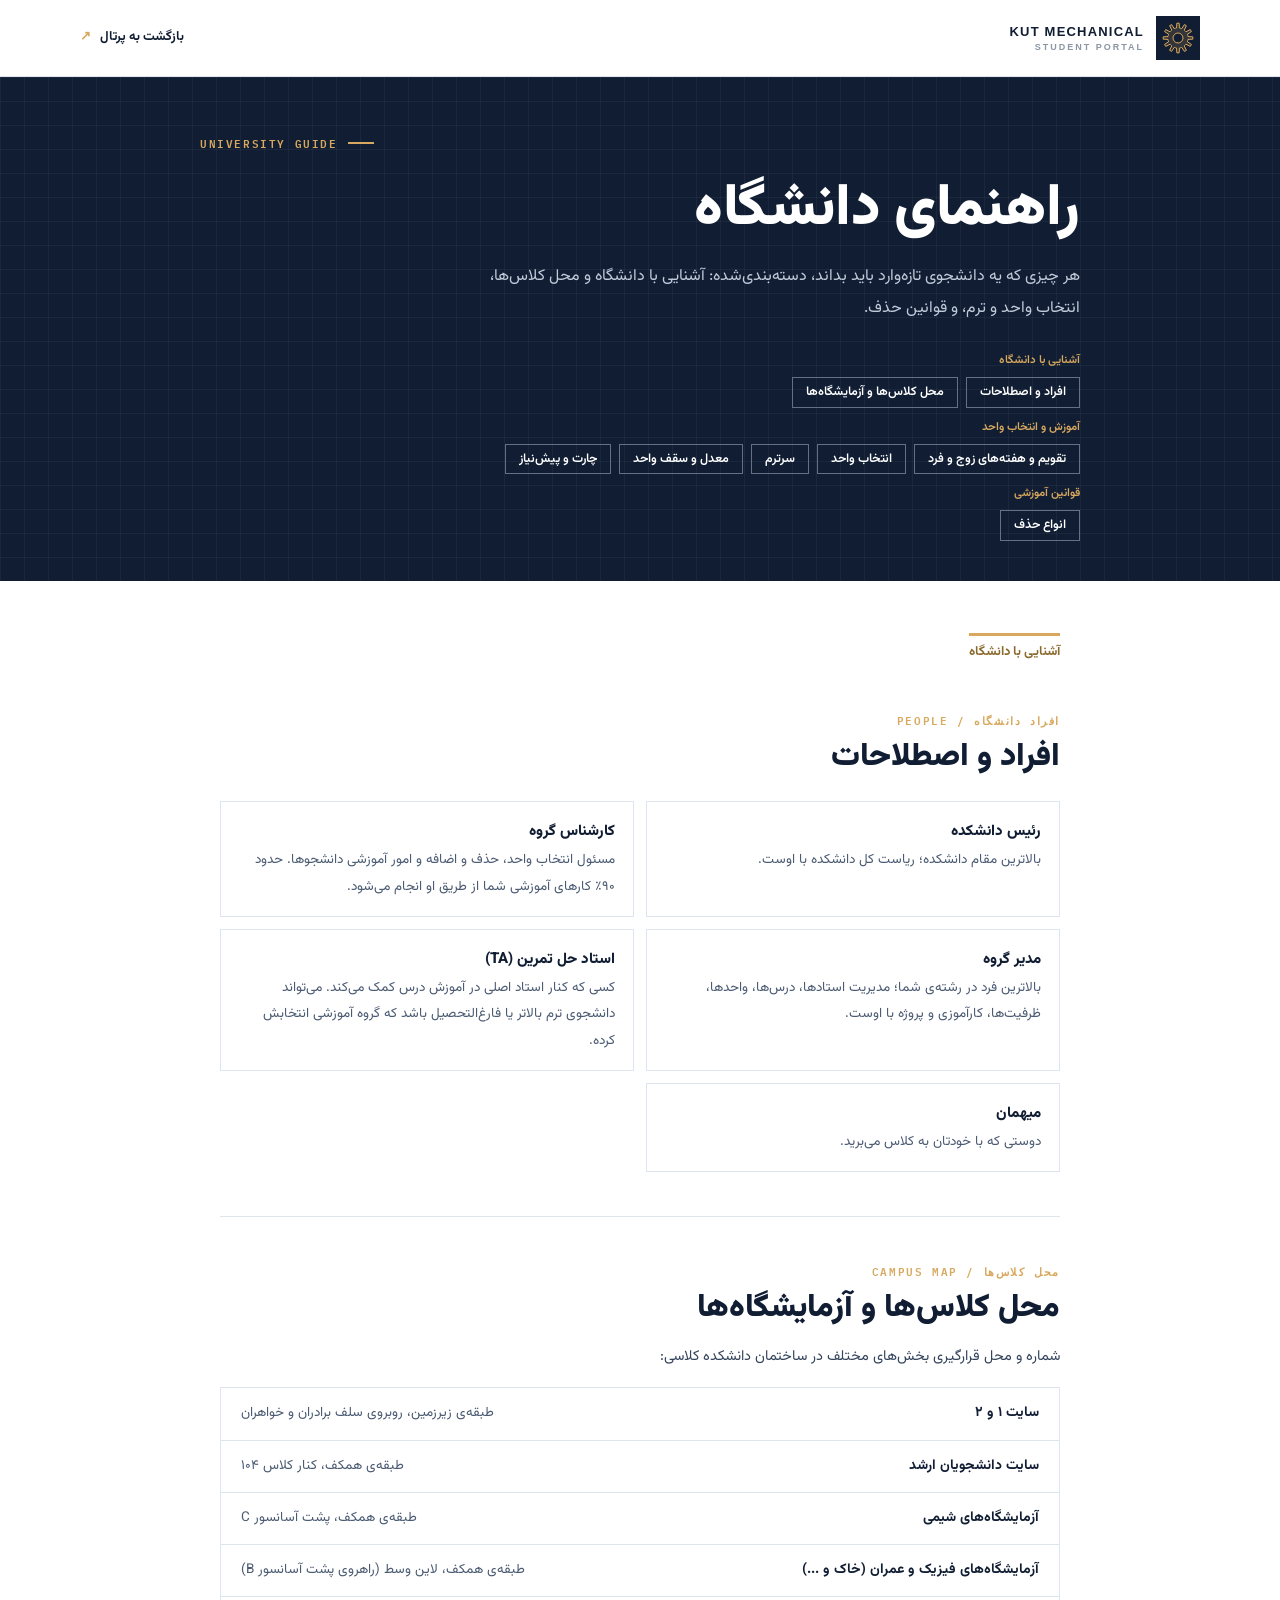
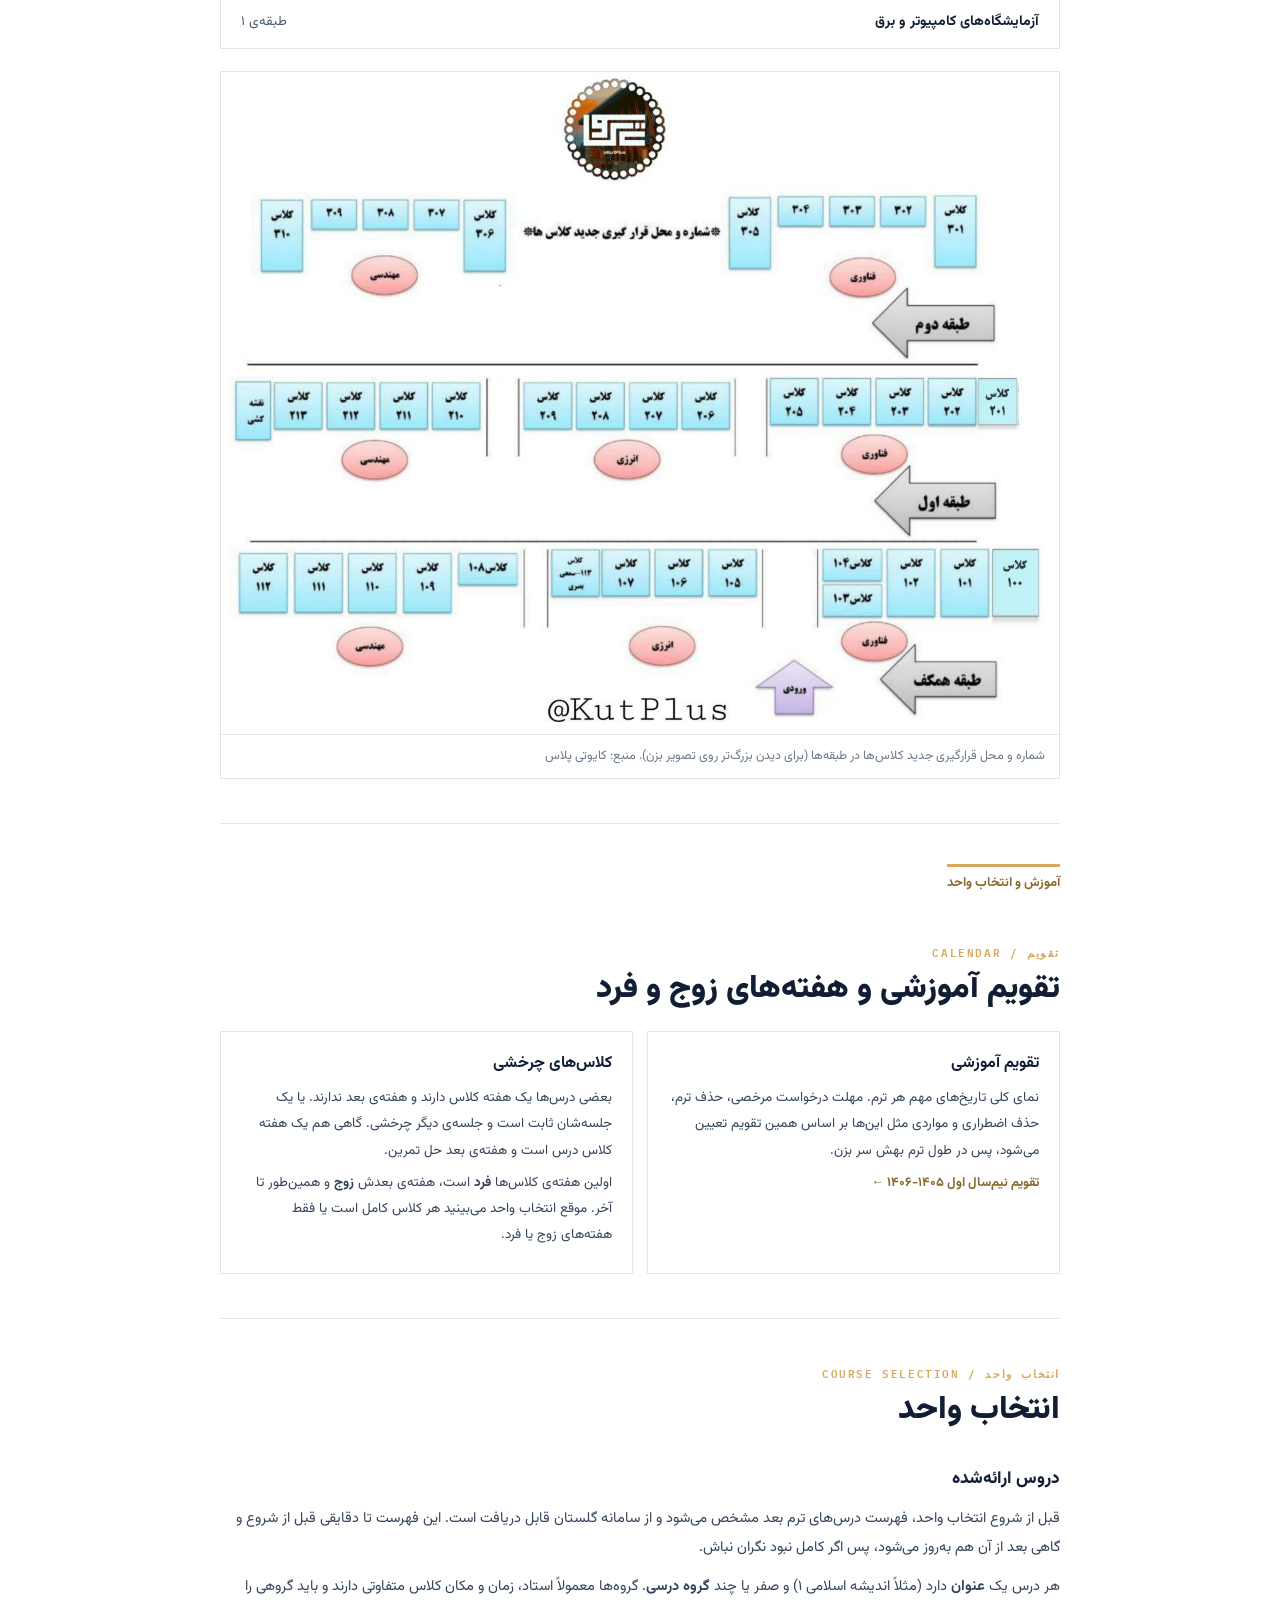
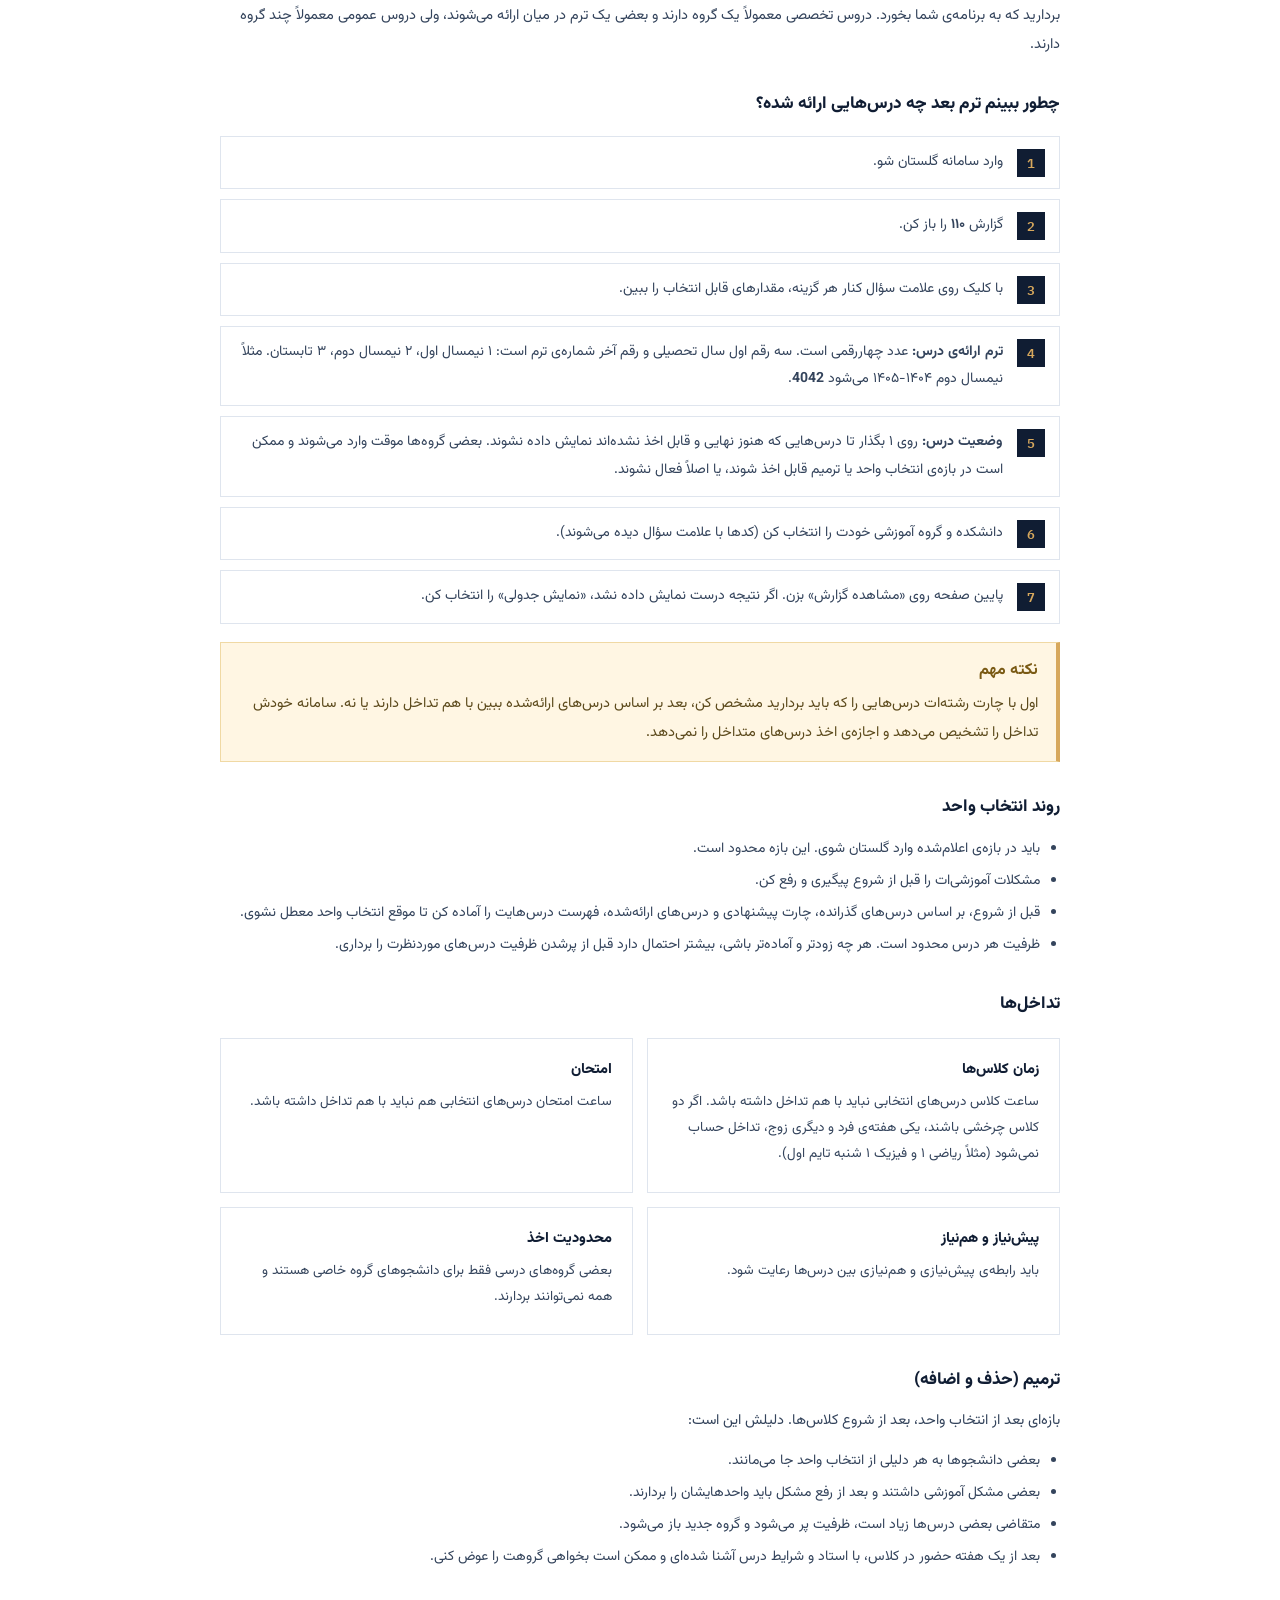
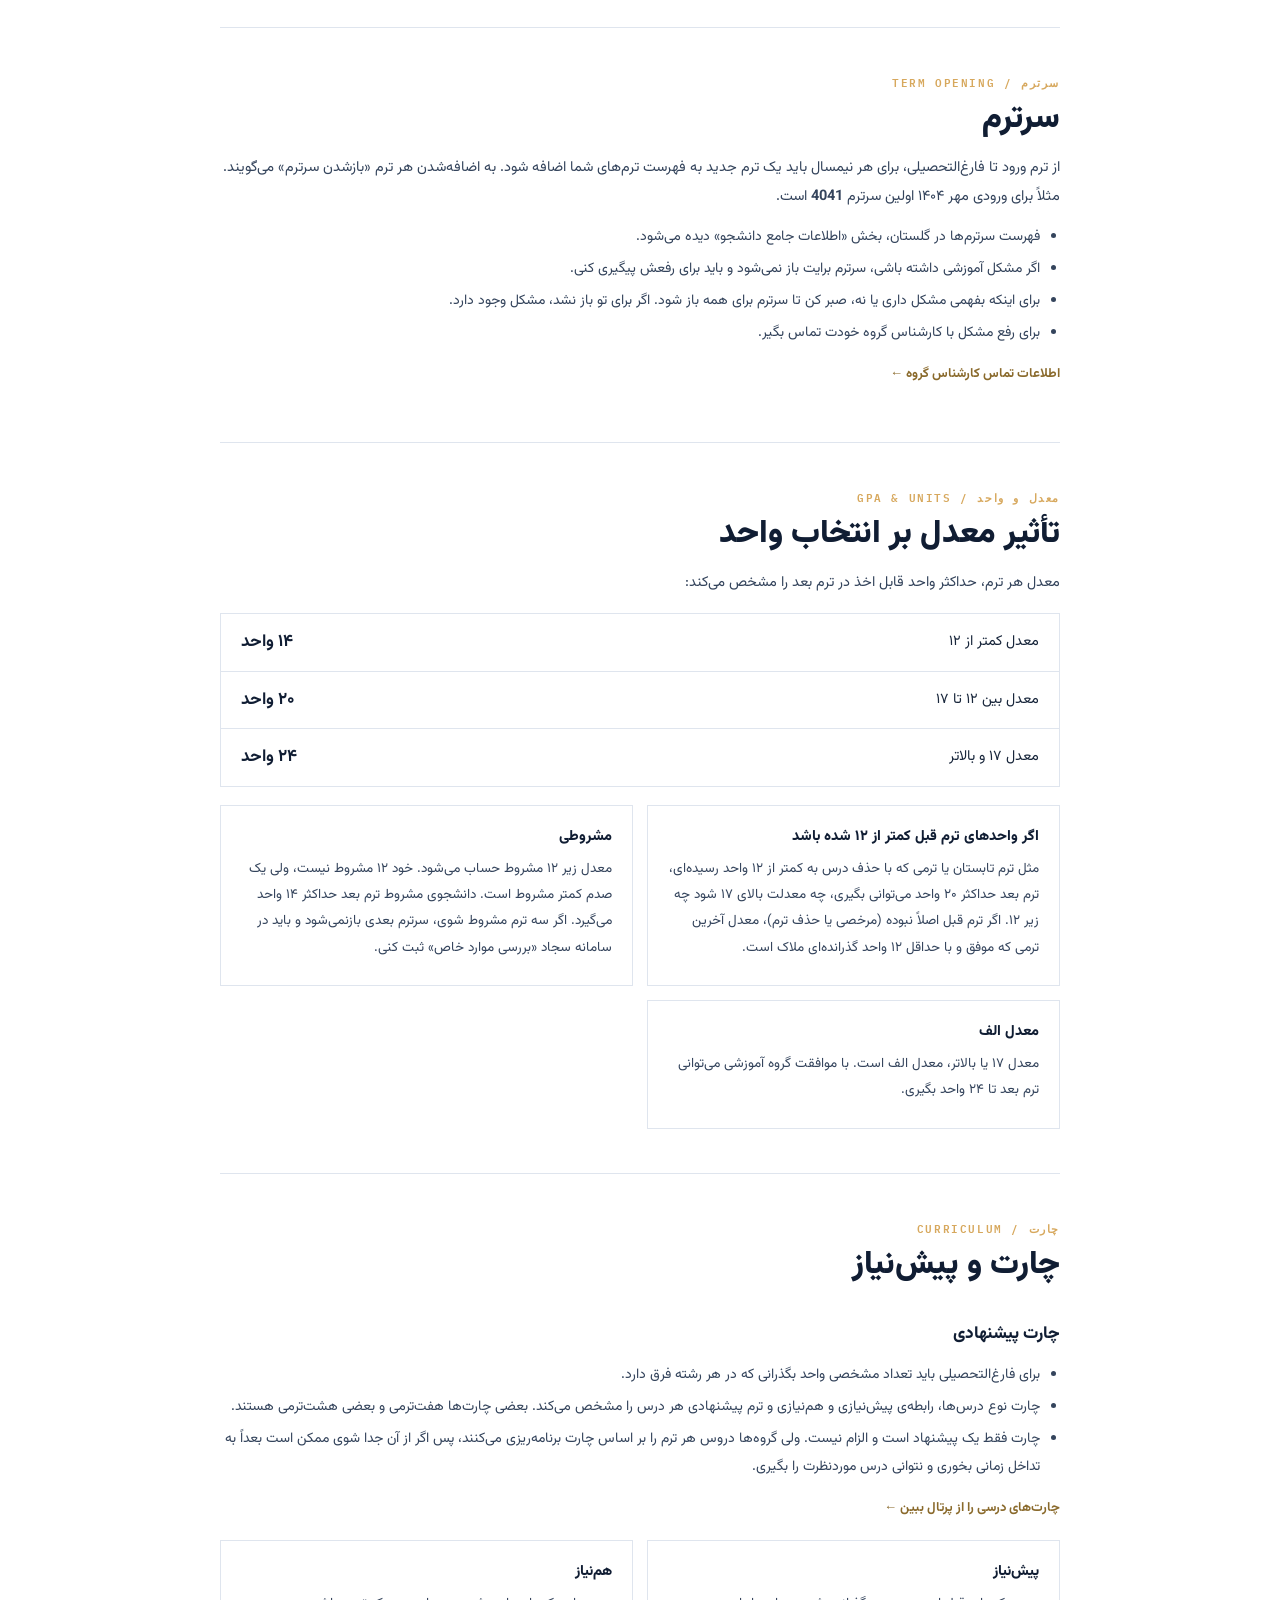
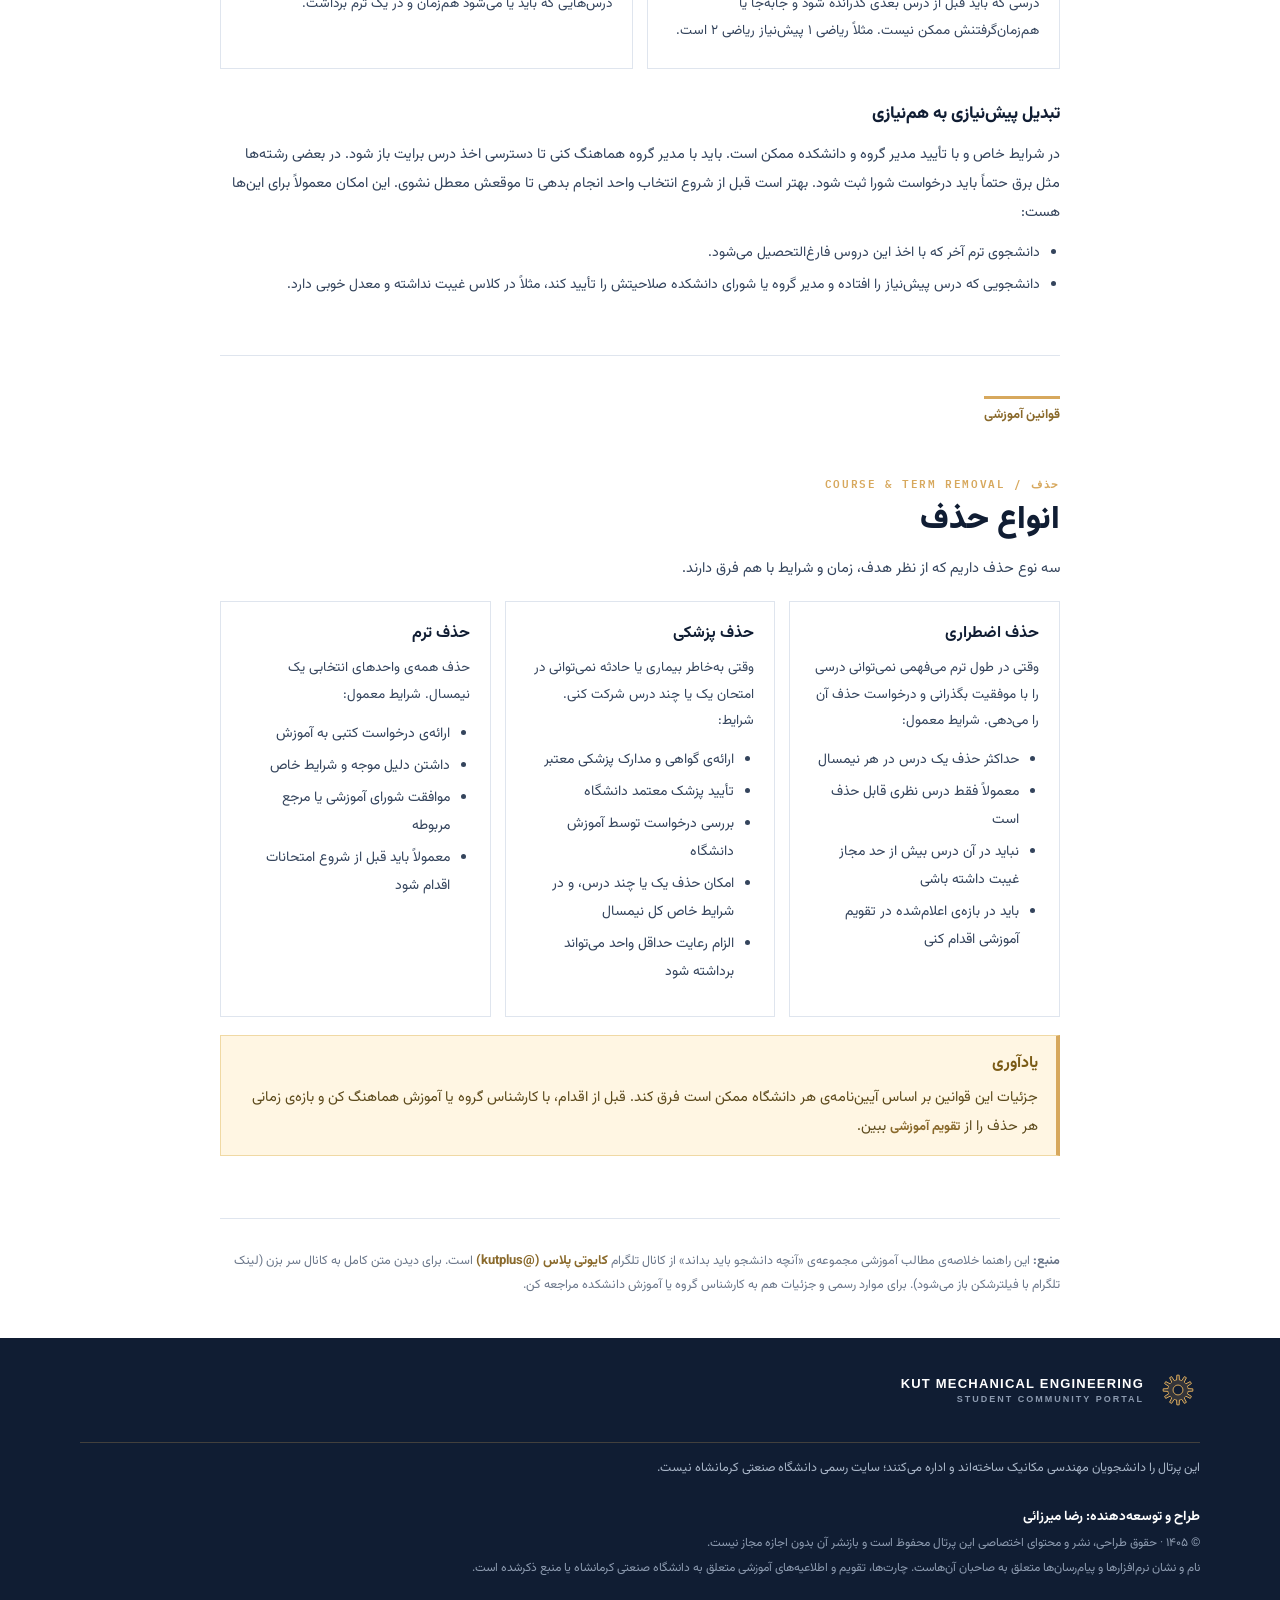
==== guide.html @ cab1ceef "Add files via upload" ====
<!doctype html>
<html lang="fa" dir="rtl">
<head>
<meta charset="utf-8">
<meta name="viewport" content="width=device-width, initial-scale=1">
<meta name="theme-color" content="#101d33">
<title>راهنمای دانشگاه | KUT Mechanical</title>
<link rel="preconnect" href="https://fonts.googleapis.com"><link rel="preconnect" href="https://fonts.gstatic.com" crossorigin>
<link rel="stylesheet" href="https://fonts.googleapis.com/css2?family=Vazirmatn:wght@400;500;600;700;800;900&family=IBM+Plex+Mono:wght@500;600&display=swap">
<link rel="stylesheet" href="style.css">
<link rel="stylesheet" href="guide.css">
</head>
<body>
<div class="app" dir="rtl" lang="fa">
<header class="topbar"><div class="bar-in">
  <a class="brand" href="index.html" aria-label="صفحه اصلی پرتال">
    <span class="brand-mark"><svg viewBox="-24 -24 48 48"><path class="gm" d="M14.11 -2.01L20.94 -1.65L20.94 1.65L14.11 2.01A14.25 14.25 0 0 1 13.22 5.32L13.22 5.32L18.95 9.04L17.31 11.89L11.21 8.79A14.25 14.25 0 0 1 8.79 11.21L8.79 11.21L11.89 17.31L9.04 18.95L5.32 13.22A14.25 14.25 0 0 1 2.01 14.11L2.01 14.11L1.65 20.94L-1.65 20.94L-2.01 14.11A14.25 14.25 0 0 1 -5.32 13.22L-5.32 13.22L-9.04 18.95L-11.89 17.31L-8.79 11.21A14.25 14.25 0 0 1 -11.21 8.79L-11.21 8.79L-17.31 11.89L-18.95 9.04L-13.22 5.32A14.25 14.25 0 0 1 -14.11 2.01L-14.11 2.01L-20.94 1.65L-20.94 -1.65L-14.11 -2.01A14.25 14.25 0 0 1 -13.22 -5.32L-13.22 -5.32L-18.95 -9.04L-17.31 -11.89L-11.21 -8.79A14.25 14.25 0 0 1 -8.79 -11.21L-8.79 -11.21L-11.89 -17.31L-9.04 -18.95L-5.32 -13.22A14.25 14.25 0 0 1 -2.01 -14.11L-2.01 -14.11L-1.65 -20.94L1.65 -20.94L2.01 -14.11A14.25 14.25 0 0 1 5.32 -13.22L5.32 -13.22L9.04 -18.95L11.89 -17.31L8.79 -11.21A14.25 14.25 0 0 1 11.21 -8.79L11.21 -8.79L17.31 -11.89L18.95 -9.04L13.22 -5.32A14.25 14.25 0 0 1 14.11 -2.01Z"/><circle r="7" class="gh"/></svg></span>
    <span><b>KUT MECHANICAL</b><small>STUDENT PORTAL</small></span>
  </a>
  <a class="top-link" href="index.html">بازگشت به پرتال <span>↗</span></a>
</div></header>

<section class="g-hero"><div class="g-in">
  <div class="eyebrow"><span></span> UNIVERSITY GUIDE</div>
  <h1>راهنمای دانشگاه</h1>
  <p>هر چیزی که یه دانشجوی تازه‌وارد باید بداند، دسته‌بندی‌شده: آشنایی با دانشگاه و محل کلاس‌ها، انتخاب واحد و ترم، و قوانین حذف.</p>
  <nav class="toc" aria-label="فهرست">
    <div class="toc-row"><small>آشنایی با دانشگاه</small><a href="#people">افراد و اصطلاحات</a><a href="#places">محل کلاس‌ها و آزمایشگاه‌ها</a></div>
    <div class="toc-row"><small>آموزش و انتخاب واحد</small><a href="#calendar">تقویم و هفته‌های زوج و فرد</a><a href="#selection">انتخاب واحد</a><a href="#term">سرترم</a><a href="#units">معدل و سقف واحد</a><a href="#chart">چارت و پیش‌نیاز</a></div>
    <div class="toc-row"><small>قوانین آموزشی</small><a href="#removal">انواع حذف</a></div>
  </nav>
</div></section>

<main class="g-in g-main">

<div class="g-group">آشنایی با دانشگاه</div>
<section class="g-sec" id="people">
  <div class="section-kicker">PEOPLE / افراد دانشگاه</div><h2>افراد و اصطلاحات</h2>
  <dl class="terms">
    <div><dt>رئیس دانشکده</dt><dd>بالاترین مقام دانشکده؛ ریاست کل دانشکده با اوست.</dd></div>
    <div><dt>کارشناس گروه</dt><dd>مسئول انتخاب واحد، حذف و اضافه و امور آموزشی دانشجوها. حدود ۹۰٪ کارهای آموزشی شما از طریق او انجام می‌شود.</dd></div>
    <div><dt>مدیر گروه</dt><dd>بالاترین فرد در رشته‌ی شما؛ مدیریت استادها، درس‌ها، واحدها، ظرفیت‌ها، کارآموزی و پروژه با اوست.</dd></div>
    <div><dt>استاد حل تمرین (TA)</dt><dd>کسی که کنار استاد اصلی در آموزش درس کمک می‌کند. می‌تواند دانشجوی ترم بالاتر یا فارغ‌التحصیل باشد که گروه آموزشی انتخابش کرده.</dd></div>
    <div><dt>میهمان</dt><dd>دوستی که با خودتان به کلاس می‌برید.</dd></div>
  </dl>
</section>

<section class="g-sec" id="places">
  <div class="section-kicker">CAMPUS MAP / محل کلاس‌ها</div><h2>محل کلاس‌ها و آزمایشگاه‌ها</h2>
  <p>شماره و محل قرارگیری بخش‌های مختلف در ساختمان دانشکده کلاسی:</p>
  <div class="units places" role="table" aria-label="محل بخش‌ها">
    <div role="row"><span role="cell">سایت ۱ و ۲</span><em role="cell">طبقه‌ی زیرزمین، روبروی سلف برادران و خواهران</em></div>
    <div role="row"><span role="cell">سایت دانشجویان ارشد</span><em role="cell">طبقه‌ی همکف، کنار کلاس ۱۰۴</em></div>
    <div role="row"><span role="cell">آزمایشگاه‌های شیمی</span><em role="cell">طبقه‌ی همکف، پشت آسانسور C</em></div>
    <div role="row"><span role="cell">آزمایشگاه‌های فیزیک و عمران (خاک و ...)</span><em role="cell">طبقه‌ی همکف، لاین وسط (راهروی پشت آسانسور B)</em></div>
    <div role="row"><span role="cell">آزمایشگاه‌های کامپیوتر و برق</span><em role="cell">طبقه‌ی ۱</em></div>
  </div>
  <figure class="map"><a href="class-map.jpg" target="_blank" rel="noopener"><img src="class-map.jpg" alt="نقشه‌ی شماره و محل قرارگیری کلاس‌ها در طبقات همکف، اول و دوم" width="1280" height="1010" loading="lazy"></a>
    <figcaption>شماره و محل قرارگیری جدید کلاس‌ها در طبقه‌ها (برای دیدن بزرگ‌تر روی تصویر بزن). منبع: کایوتی پلاس</figcaption></figure>
</section>
<div class="g-group">آموزش و انتخاب واحد</div>
<section class="g-sec" id="calendar">
  <div class="section-kicker">CALENDAR / تقویم</div><h2>تقویم آموزشی و هفته‌های زوج و فرد</h2>
  <div class="g-grid">
    <article><h3>تقویم آموزشی</h3>
      <p>نمای کلی تاریخ‌های مهم هر ترم. مهلت درخواست مرخصی، حذف ترم، حذف اضطراری و مواردی مثل این‌ها بر اساس همین تقویم تعیین می‌شود، پس در طول ترم بهش سر بزن.</p>
      <p><a class="text-link" href="calendar-1405-1.jpg" target="_blank" rel="noopener">تقویم نیم‌سال اول ۱۴۰۵-۱۴۰۶ ←</a></p></article>
    <article><h3>کلاس‌های چرخشی</h3>
      <p>بعضی درس‌ها یک هفته کلاس دارند و هفته‌ی بعد ندارند. یا یک جلسه‌شان ثابت است و جلسه‌ی دیگر چرخشی. گاهی هم یک هفته کلاس درس است و هفته‌ی بعد حل تمرین.</p>
      <p>اولین هفته‌ی کلاس‌ها <b>فرد</b> است، هفته‌ی بعدش <b>زوج</b> و همین‌طور تا آخر. موقع انتخاب واحد می‌بینید هر کلاس کامل است یا فقط هفته‌های زوج یا فرد.</p></article>
  </div>
</section>

<section class="g-sec" id="selection">
  <div class="section-kicker">COURSE SELECTION / انتخاب واحد</div><h2>انتخاب واحد</h2>

  <h3 class="sub">دروس ارائه‌شده</h3>
  <p>قبل از شروع انتخاب واحد، فهرست درس‌های ترم بعد مشخص می‌شود و از سامانه گلستان قابل دریافت است. این فهرست تا دقایقی قبل از شروع و گاهی بعد از آن هم به‌روز می‌شود، پس اگر کامل نبود نگران نباش.</p>
  <p>هر درس یک <b>عنوان</b> دارد (مثلاً اندیشه اسلامی ۱) و صفر یا چند <b>گروه درسی</b>. گروه‌ها معمولاً استاد، زمان و مکان کلاس متفاوتی دارند و باید گروهی را بردارید که به برنامه‌ی شما بخورد. دروس تخصصی معمولاً یک گروه دارند و بعضی یک ترم در میان ارائه می‌شوند، ولی دروس عمومی معمولاً چند گروه دارند.</p>

  <h3 class="sub">چطور ببینم ترم بعد چه درس‌هایی ارائه شده؟</h3>
  <ol class="steps">
    <li>وارد سامانه گلستان شو.</li>
    <li>گزارش <b>۱۱۰</b> را باز کن.</li>
    <li>با کلیک روی علامت سؤال کنار هر گزینه، مقدارهای قابل انتخاب را ببین.</li>
    <li><b>ترم ارائه‌ی درس:</b> عدد چهاررقمی است. سه رقم اول سال تحصیلی و رقم آخر شماره‌ی ترم است: ۱ نیمسال اول، ۲ نیمسال دوم، ۳ تابستان. مثلاً نیمسال دوم ۱۴۰۴-۱۴۰۵ می‌شود <b dir="ltr">4042</b>.</li>
    <li><b>وضعیت درس:</b> روی ۱ بگذار تا درس‌هایی که هنوز نهایی و قابل اخذ نشده‌اند نمایش داده نشوند. بعضی گروه‌ها موقت وارد می‌شوند و ممکن است در بازه‌ی انتخاب واحد یا ترمیم قابل اخذ شوند، یا اصلاً فعال نشوند.</li>
    <li>دانشکده و گروه آموزشی خودت را انتخاب کن (کدها با علامت سؤال دیده می‌شوند).</li>
    <li>پایین صفحه روی «مشاهده گزارش» بزن. اگر نتیجه درست نمایش داده نشد، «نمایش جدولی» را انتخاب کن.</li>
  </ol>
  <div class="callout"><b>نکته مهم</b><p>اول با چارت رشته‌ات درس‌هایی را که باید بردارید مشخص کن، بعد بر اساس درس‌های ارائه‌شده ببین با هم تداخل دارند یا نه. سامانه خودش تداخل را تشخیص می‌دهد و اجازه‌ی اخذ درس‌های متداخل را نمی‌دهد.</p></div>

  <h3 class="sub">روند انتخاب واحد</h3>
  <ul class="plain">
    <li>باید در بازه‌ی اعلام‌شده وارد گلستان شوی. این بازه محدود است.</li>
    <li>مشکلات آموزشی‌ات را قبل از شروع پیگیری و رفع کن.</li>
    <li>قبل از شروع، بر اساس درس‌های گذرانده، چارت پیشنهادی و درس‌های ارائه‌شده، فهرست درس‌هایت را آماده کن تا موقع انتخاب واحد معطل نشوی.</li>
    <li>ظرفیت هر درس محدود است. هر چه زودتر و آماده‌تر باشی، بیشتر احتمال دارد قبل از پرشدن ظرفیت درس‌های موردنظرت را برداری.</li>
  </ul>

  <h3 class="sub">تداخل‌ها</h3>
  <div class="g-grid g4">
    <article><h4>زمان کلاس‌ها</h4><p>ساعت کلاس درس‌های انتخابی نباید با هم تداخل داشته باشد. اگر دو کلاس چرخشی باشند، یکی هفته‌ی فرد و دیگری زوج، تداخل حساب نمی‌شود (مثلاً ریاضی ۱ و فیزیک ۱ شنبه تایم اول).</p></article>
    <article><h4>امتحان</h4><p>ساعت امتحان درس‌های انتخابی هم نباید با هم تداخل داشته باشد.</p></article>
    <article><h4>پیش‌نیاز و هم‌نیاز</h4><p>باید رابطه‌ی پیش‌نیازی و هم‌نیازی بین درس‌ها رعایت شود.</p></article>
    <article><h4>محدودیت اخذ</h4><p>بعضی گروه‌های درسی فقط برای دانشجوهای گروه خاصی هستند و همه نمی‌توانند بردارند.</p></article>
  </div>

  <h3 class="sub">ترمیم (حذف و اضافه)</h3>
  <p>بازه‌ای بعد از انتخاب واحد، بعد از شروع کلاس‌ها. دلیلش این است:</p>
  <ul class="plain">
    <li>بعضی دانشجوها به هر دلیلی از انتخاب واحد جا می‌مانند.</li>
    <li>بعضی مشکل آموزشی داشتند و بعد از رفع مشکل باید واحدهایشان را بردارند.</li>
    <li>متقاضی بعضی درس‌ها زیاد است، ظرفیت پر می‌شود و گروه جدید باز می‌شود.</li>
    <li>بعد از یک هفته حضور در کلاس، با استاد و شرایط درس آشنا شده‌ای و ممکن است بخواهی گروهت را عوض کنی.</li>
  </ul>
</section>

<section class="g-sec" id="term">
  <div class="section-kicker">TERM OPENING / سرترم</div><h2>سرترم</h2>
  <p>از ترم ورود تا فارغ‌التحصیلی، برای هر نیمسال باید یک ترم جدید به فهرست ترم‌های شما اضافه شود. به اضافه‌شدن هر ترم «بازشدن سرترم» می‌گویند. مثلاً برای ورودی مهر ۱۴۰۴ اولین سرترم <b dir="ltr">4041</b> است.</p>
  <ul class="plain">
    <li>فهرست سرترم‌ها در گلستان، بخش «اطلاعات جامع دانشجو» دیده می‌شود.</li>
    <li>اگر مشکل آموزشی داشته باشی، سرترم برایت باز نمی‌شود و باید برای رفعش پیگیری کنی.</li>
    <li>برای اینکه بفهمی مشکل داری یا نه، صبر کن تا سرترم برای همه باز شود. اگر برای تو باز نشد، مشکل وجود دارد.</li>
    <li>برای رفع مشکل با کارشناس گروه خودت تماس بگیر.</li>
  </ul>
  <p><a class="text-link" href="index.html#links">اطلاعات تماس کارشناس گروه ←</a></p>
</section>

<section class="g-sec" id="units">
  <div class="section-kicker">GPA &amp; UNITS / معدل و واحد</div><h2>تأثیر معدل بر انتخاب واحد</h2>
  <p>معدل هر ترم، حداکثر واحد قابل اخذ در ترم بعد را مشخص می‌کند:</p>
  <div class="units" role="table" aria-label="سقف واحد بر اساس معدل">
    <div role="row"><span role="cell">معدل کمتر از ۱۲</span><b role="cell">۱۴ واحد</b></div>
    <div role="row"><span role="cell">معدل بین ۱۲ تا ۱۷</span><b role="cell">۲۰ واحد</b></div>
    <div role="row"><span role="cell">معدل ۱۷ و بالاتر</span><b role="cell">۲۴ واحد</b></div>
  </div>
  <div class="g-grid">
    <article><h4>اگر واحدهای ترم قبل کمتر از ۱۲ شده باشد</h4><p>مثل ترم تابستان یا ترمی که با حذف درس به کمتر از ۱۲ واحد رسیده‌ای، ترم بعد حداکثر ۲۰ واحد می‌توانی بگیری، چه معدلت بالای ۱۷ شود چه زیر ۱۲. اگر ترم قبل اصلاً نبوده (مرخصی یا حذف ترم)، معدل آخرین ترمی که موفق و با حداقل ۱۲ واحد گذرانده‌ای ملاک است.</p></article>
    <article><h4>مشروطی</h4><p>معدل زیر ۱۲ مشروط حساب می‌شود. خود ۱۲ مشروط نیست، ولی یک صدم کمتر مشروط است. دانشجوی مشروط ترم بعد حداکثر ۱۴ واحد می‌گیرد. اگر سه ترم مشروط شوی، سرترم بعدی بازنمی‌شود و باید در سامانه سجاد «بررسی موارد خاص» ثبت کنی.</p></article>
    <article><h4>معدل الف</h4><p>معدل ۱۷ یا بالاتر، معدل الف است. با موافقت گروه آموزشی می‌توانی ترم بعد تا ۲۴ واحد بگیری.</p></article>
  </div>
</section>

<section class="g-sec" id="chart">
  <div class="section-kicker">CURRICULUM / چارت</div><h2>چارت و پیش‌نیاز</h2>
  <h3 class="sub">چارت پیشنهادی</h3>
  <ul class="plain">
    <li>برای فارغ‌التحصیلی باید تعداد مشخصی واحد بگذرانی که در هر رشته فرق دارد.</li>
    <li>چارت نوع درس‌ها، رابطه‌ی پیش‌نیازی و هم‌نیازی و ترم پیشنهادی هر درس را مشخص می‌کند. بعضی چارت‌ها هفت‌ترمی و بعضی هشت‌ترمی هستند.</li>
    <li>چارت فقط یک پیشنهاد است و الزام نیست. ولی گروه‌ها دروس هر ترم را بر اساس چارت برنامه‌ریزی می‌کنند، پس اگر از آن جدا شوی ممکن است بعداً به تداخل زمانی بخوری و نتوانی درس موردنظرت را بگیری.</li>
  </ul>
  <p><a class="text-link" href="index.html#links">چارت‌های درسی را از پرتال ببین ←</a></p>

  <div class="g-grid">
    <article><h4>پیش‌نیاز</h4><p>درسی که باید قبل از درس بعدی گذرانده شود و جابه‌جا یا هم‌زمان‌گرفتنش ممکن نیست. مثلاً ریاضی ۱ پیش‌نیاز ریاضی ۲ است.</p></article>
    <article><h4>هم‌نیاز</h4><p>درس‌هایی که باید یا می‌شود هم‌زمان و در یک ترم برداشت.</p></article>
  </div>

  <h3 class="sub">تبدیل پیش‌نیازی به هم‌نیازی</h3>
  <p>در شرایط خاص و با تأیید مدیر گروه و دانشکده ممکن است. باید با مدیر گروه هماهنگ کنی تا دسترسی اخذ درس برایت باز شود. در بعضی رشته‌ها مثل برق حتماً باید درخواست شورا ثبت شود. بهتر است قبل از شروع انتخاب واحد انجام بدهی تا موقعش معطل نشوی. این امکان معمولاً برای این‌ها هست:</p>
  <ul class="plain">
    <li>دانشجوی ترم آخر که با اخذ این دروس فارغ‌التحصیل می‌شود.</li>
    <li>دانشجویی که درس پیش‌نیاز را افتاده و مدیر گروه یا شورای دانشکده صلاحیتش را تأیید کند، مثلاً در کلاس غیبت نداشته و معدل خوبی دارد.</li>
  </ul>
</section>

<div class="g-group">قوانین آموزشی</div>
<section class="g-sec" id="removal">
  <div class="section-kicker">COURSE &amp; TERM REMOVAL / حذف</div><h2>انواع حذف</h2>
  <p>سه نوع حذف داریم که از نظر هدف، زمان و شرایط با هم فرق دارند.</p>
  <div class="g-grid g3">
    <article><h3>حذف اضطراری</h3>
      <p>وقتی در طول ترم می‌فهمی نمی‌توانی درسی را با موفقیت بگذرانی و درخواست حذف آن را می‌دهی. شرایط معمول:</p>
      <ul class="plain"><li>حداکثر حذف یک درس در هر نیمسال</li><li>معمولاً فقط درس نظری قابل حذف است</li><li>نباید در آن درس بیش از حد مجاز غیبت داشته باشی</li><li>باید در بازه‌ی اعلام‌شده در تقویم آموزشی اقدام کنی</li></ul></article>
    <article><h3>حذف پزشکی</h3>
      <p>وقتی به‌خاطر بیماری یا حادثه نمی‌توانی در امتحان یک یا چند درس شرکت کنی. شرایط:</p>
      <ul class="plain"><li>ارائه‌ی گواهی و مدارک پزشکی معتبر</li><li>تأیید پزشک معتمد دانشگاه</li><li>بررسی درخواست توسط آموزش دانشگاه</li><li>امکان حذف یک یا چند درس، و در شرایط خاص کل نیمسال</li><li>الزام رعایت حداقل واحد می‌تواند برداشته شود</li></ul></article>
    <article><h3>حذف ترم</h3>
      <p>حذف همه‌ی واحدهای انتخابی یک نیمسال. شرایط معمول:</p>
      <ul class="plain"><li>ارائه‌ی درخواست کتبی به آموزش</li><li>داشتن دلیل موجه و شرایط خاص</li><li>موافقت شورای آموزشی یا مرجع مربوطه</li><li>معمولاً باید قبل از شروع امتحانات اقدام شود</li></ul></article>
  </div>
  <div class="callout"><b>یادآوری</b><p>جزئیات این قوانین بر اساس آیین‌نامه‌ی هر دانشگاه ممکن است فرق کند. قبل از اقدام، با کارشناس گروه یا آموزش هماهنگ کن و بازه‌ی زمانی هر حذف را از <a class="text-link" href="calendar-1405-1.jpg" target="_blank" rel="noopener">تقویم آموزشی</a> ببین.</p></div>
</section>

<p class="g-note"><b>منبع:</b> این راهنما خلاصه‌ی مطالب آموزشی مجموعه‌ی «آنچه دانشجو باید بداند» از کانال تلگرام <a class="text-link" href="https://t.me/kutplus" target="_blank" rel="noopener">کایوتی پلاس (@kutplus)</a> است. برای دیدن متن کامل به کانال سر بزن (لینک تلگرام با فیلترشکن باز می‌شود). برای موارد رسمی و جزئیات هم به کارشناس گروه یا آموزش دانشکده مراجعه کن.</p>
</main>

<footer><div class="foot-in">
  <div class="footer-brand"><span class="brand-mark"><svg viewBox="-24 -24 48 48"><path class="gm" d="M14.11 -2.01L20.94 -1.65L20.94 1.65L14.11 2.01A14.25 14.25 0 0 1 13.22 5.32L13.22 5.32L18.95 9.04L17.31 11.89L11.21 8.79A14.25 14.25 0 0 1 8.79 11.21L8.79 11.21L11.89 17.31L9.04 18.95L5.32 13.22A14.25 14.25 0 0 1 2.01 14.11L2.01 14.11L1.65 20.94L-1.65 20.94L-2.01 14.11A14.25 14.25 0 0 1 -5.32 13.22L-5.32 13.22L-9.04 18.95L-11.89 17.31L-8.79 11.21A14.25 14.25 0 0 1 -11.21 8.79L-11.21 8.79L-17.31 11.89L-18.95 9.04L-13.22 5.32A14.25 14.25 0 0 1 -14.11 2.01L-14.11 2.01L-20.94 1.65L-20.94 -1.65L-14.11 -2.01A14.25 14.25 0 0 1 -13.22 -5.32L-13.22 -5.32L-18.95 -9.04L-17.31 -11.89L-11.21 -8.79A14.25 14.25 0 0 1 -8.79 -11.21L-8.79 -11.21L-11.89 -17.31L-9.04 -18.95L-5.32 -13.22A14.25 14.25 0 0 1 -2.01 -14.11L-2.01 -14.11L-1.65 -20.94L1.65 -20.94L2.01 -14.11A14.25 14.25 0 0 1 5.32 -13.22L5.32 -13.22L9.04 -18.95L11.89 -17.31L8.79 -11.21A14.25 14.25 0 0 1 11.21 -8.79L11.21 -8.79L17.31 -11.89L18.95 -9.04L13.22 -5.32A14.25 14.25 0 0 1 14.11 -2.01Z"/><circle r="7" class="gh"/></svg></span><div><b>KUT MECHANICAL ENGINEERING</b><small>STUDENT COMMUNITY PORTAL</small></div></div>
</div>
<p class="disclaimer">این پرتال را دانشجویان مهندسی مکانیک ساخته‌اند و اداره می‌کنند؛ سایت رسمی دانشگاه صنعتی کرمانشاه نیست.</p>
  <div class="credit"><p><b>طراح و توسعه‌دهنده: رضا میرزائی</b></p><p>© ۱۴۰۵ · حقوق طراحی، نشر و محتوای اختصاصی این پرتال محفوظ است و بازنشر آن بدون اجازه مجاز نیست.</p><p>نام و نشان نرم‌افزارها و پیام‌رسان‌ها متعلق به صاحبان آن‌هاست. چارت‌ها، تقویم و اطلاعیه‌های آموزشی متعلق به دانشگاه صنعتی کرمانشاه یا منبع ذکرشده است.</p></div></footer>
</div>
</body>
</html>
---- style.css ----
:root{--navy:#101d33;--navy2:#172944;--ink:#18263b;--muted:#6b778a;--line:#dfe5ee;--paper:#f6f8fb;--accent:#d7a85d;--accent-d:#8a6a2c}
*{box-sizing:border-box}[hidden]{display:none!important}html{scroll-behavior:smooth}
body{margin:0;background:#fff;color:var(--ink);font-family:"Vazirmatn",Tahoma,sans-serif;line-height:1.8}
body.lock{overflow:hidden}
.mono,.section-kicker,.card-tag,.titleblock small,.foot-cells small,.sheet-head small{font-family:"IBM Plex Mono",ui-monospace,Menlo,monospace}
a{color:inherit}
.topbar,.hero,.section-wrap,.resources>.section-wrap,footer{padding-left:max(20px,env(safe-area-inset-left,0px));padding-right:max(20px,env(safe-area-inset-right,0px))}
.bar-in,.hero-in,.tb-in,.section-wrap,.foot-in{max-width:1120px;margin:0 auto}
.resources>.section-wrap{padding-left:0;padding-right:0}

.topbar{background:#fff;border-bottom:1px solid var(--line)}
.bar-in{height:76px;display:flex;align-items:center;justify-content:space-between;gap:12px}
.brand,.footer-brand{display:flex;align-items:center;gap:12px;text-decoration:none;color:var(--navy)}
.brand-mark{width:44px;height:44px;flex:none;background:var(--navy);display:grid;place-items:center}
.brand-mark svg{width:34px;height:34px}.gm{fill:rgba(215,168,93,.18);stroke:var(--accent);stroke-width:1.4}.gh{fill:var(--navy);stroke:var(--accent);stroke-width:1.4}
.brand b,.footer-brand b{display:block;font:800 13px Arial;letter-spacing:1.2px}
.brand small,.footer-brand small{display:block;font:600 9px Arial;letter-spacing:2px;color:#8b96a5;margin-top:3px}
.top-link{font-size:13px;text-decoration:none;color:var(--navy);font-weight:700}.top-link span{color:var(--accent);margin-right:6px}

/* Hero: blueprint sheet */
.hero{background:var(--navy);color:#fff;position:relative;overflow:hidden;
 background-image:linear-gradient(rgba(255,255,255,.045) 1px,transparent 1px),linear-gradient(90deg,rgba(255,255,255,.045) 1px,transparent 1px),linear-gradient(rgba(255,255,255,.07) 1px,transparent 1px),linear-gradient(90deg,rgba(255,255,255,.07) 1px,transparent 1px);
 background-size:24px 24px,24px 24px,120px 120px,120px 120px}
.hero-in{display:flex;align-items:center;justify-content:space-between;gap:24px;padding-block:72px 56px;position:relative}
.hero-content{flex:1 1 52%;min-width:0;max-width:600px;position:relative;z-index:2}
.eyebrow,.section-kicker{font:600 10.5px "IBM Plex Mono",monospace;letter-spacing:1.6px;color:var(--accent);direction:ltr;text-align:right}
.eyebrow{display:flex;align-items:center;gap:10px;justify-content:flex-end;flex-direction:row-reverse}.eyebrow span{width:26px;height:2px;background:var(--accent)}
h1{font-size:clamp(34px,5vw,58px);line-height:1.4;margin:24px 0 14px;font-weight:900;text-wrap:balance}h1 em{font-style:normal;color:var(--accent)}
.hero-content p{max-width:540px;color:#c1ccda;font-size:15px;line-height:2.1;margin:0}
.hero-actions{display:flex;gap:12px;flex-wrap:wrap;margin-top:28px}
.btn{padding:12px 20px;text-decoration:none;font-size:13px;font-weight:700}
.btn-primary{background:var(--accent);color:var(--navy)}.btn-primary b{margin-right:14px}.btn-ghost{border:1px solid #637188;color:#fff}
.btn:hover{filter:brightness(1.08)}
.gears{flex:0 1 470px;width:470px;max-width:100%;height:auto;position:relative;z-index:1}
.gear-body{fill:rgba(215,168,93,.07);stroke:var(--accent);stroke-width:1.5;stroke-linejoin:round}
.pitch{fill:none;stroke:rgba(215,168,93,.4);stroke-width:1;stroke-dasharray:6 4}
.holes circle{fill:var(--navy);stroke:rgba(215,168,93,.55);stroke-width:1.2}
.hub{fill:var(--navy);stroke:var(--accent);stroke-width:1.5}.hub-dot{fill:var(--accent)}.keyway{stroke:var(--accent);stroke-width:1.5}
.cl{fill:none;stroke:rgba(255,255,255,.28);stroke-width:1;stroke-dasharray:14 3 2 3}
.dim path{fill:none;stroke:rgba(255,255,255,.55);stroke-width:1}.dim .arr{fill:rgba(255,255,255,.55);stroke:none}
.dim text,.mod{fill:rgba(255,255,255,.7);font:500 12px "IBM Plex Mono",monospace;letter-spacing:.5px}.mod{font-size:10px;fill:rgba(215,168,93,.8)}
.spin{animation:spinA linear infinite}.spin-b{animation-name:spinB}
@keyframes spinA{to{transform:rotate(360deg)}}@keyframes spinB{to{transform:rotate(-360deg)}}
.titleblock{border-top:1px solid rgba(215,168,93,.35);background:rgba(10,19,34,.55);position:relative;z-index:2}
.tb-in{display:grid;grid-template-columns:repeat(4,1fr)}
.tb-in>div{padding:10px 16px;border-left:1px solid rgba(215,168,93,.2)}.tb-in>div:last-child{border-left:0}
.titleblock small{display:block;font-size:9px;letter-spacing:1.5px;color:#8d9bb0;direction:ltr;text-align:right}.tb-fa small{font:500 11px "Vazirmatn",sans-serif;letter-spacing:0;text-align:right;direction:rtl}
.titleblock b{display:block;font:600 12px "IBM Plex Mono",monospace;letter-spacing:1px;color:#fff;direction:ltr;text-align:right}

/* Sections */
.section-wrap{padding-block:64px}
.section-kicker{margin-bottom:6px}
h2{margin:0;font-size:clamp(24px,3vw,32px);line-height:1.5;color:var(--navy);font-weight:900}
.welcome{border-bottom:1px solid var(--line)}
.welcome-row{display:flex;align-items:flex-end;justify-content:space-between;gap:20px;flex-wrap:wrap}
.welcome-row p{margin:6px 0 0;color:var(--muted);max-width:560px}
.text-link{font-weight:700;font-size:13px;text-decoration:none;color:var(--accent-d)}.text-link:hover{text-decoration:underline}
.section-heading{display:flex;align-items:flex-end;justify-content:space-between;gap:16px;flex-wrap:wrap}
.heading-note{font-size:12.5px;color:var(--muted)}
.dimline{display:flex;align-items:center;margin:14px 0 26px;color:#b9c3d2;height:12px}
.dimline i{flex:1;height:1px;background:currentColor;position:relative}
.dimline i:before,.dimline i:after{content:"";position:absolute;top:-4px;width:1px;height:9px;background:currentColor}.dimline i:before{right:0}.dimline i:after{left:0}

/* Cards */
.card-grid{display:grid;grid-template-columns:repeat(6,minmax(0,1fr));gap:16px}
.portal-card{grid-column:span 2;position:relative;display:flex;flex-direction:column;gap:6px;padding:22px 22px 18px;background:#fff;border:1px solid var(--line);text-align:right;text-decoration:none;color:inherit;font:inherit;cursor:pointer;min-width:0;transition:border-color .15s,box-shadow .15s,transform .15s}
.portal-card.wide{grid-column:span 3}
.portal-card:before,.portal-card:after{content:"";position:absolute;width:14px;height:14px;border:2px solid var(--accent);pointer-events:none}
.portal-card:before{top:-1px;right:-1px;border-left:0;border-bottom:0}.portal-card:after{bottom:-1px;left:-1px;border-right:0;border-top:0}
.portal-card:not(.is-soon):hover{border-color:var(--accent);box-shadow:6px 6px 0 rgba(16,29,51,.09);transform:translate(-2px,-2px)}
.card-top{display:flex;align-items:center;justify-content:space-between;gap:10px;margin-bottom:10px}
.card-icon{width:56px;height:56px;display:grid;place-items:center;background:var(--paper);border:1px solid var(--line);color:var(--navy)}
.card-icon svg{width:30px;height:30px}.card-icon.brand{background:none;border:0;width:auto;height:auto}
.card-icon img{width:48px;height:48px;border-radius:50%;display:block;object-fit:cover}
.card-tag{font-size:10px;letter-spacing:.5px;color:var(--accent-d);background:#f6ecd8;padding:2px 9px;border-radius:99px;font-family:"Vazirmatn",sans-serif;font-weight:600}
.portal-card h3{margin:0;font-size:17px;color:var(--navy);font-weight:800}
.portal-card p{margin:0;font-size:13px;color:var(--muted);line-height:1.9}
.vpn{display:flex;align-items:flex-start;gap:8px;margin-top:8px;padding:8px 10px;background:#fff6e3;border:1px solid #f0d9a4;color:#7a5a14;font-size:12px;font-weight:600;line-height:1.7}
.vpn svg{width:16px;height:16px;flex:none;margin-top:3px}
.card-foot{margin-top:auto;padding-top:12px;display:flex;justify-content:flex-start}
.go{font-size:12.5px;font-weight:700;color:var(--accent-d)}.go i{font-style:normal;margin-right:4px}
.is-soon{cursor:default}.is-soon .card-icon,.is-soon h3,.is-soon p{opacity:.6}
.soon-badge{font-size:11px;font-weight:700;color:var(--accent-d);background:#f6ecd8;border:1px solid #ead7ae;padding:0 10px;border-radius:99px;line-height:1.8;white-space:nowrap}
:is(a,button):focus-visible{outline:2px solid var(--accent);outline-offset:3px}

/* Resources */
.resources{background:var(--paper);border-block:1px solid var(--line)}
.resource-grid{display:grid;grid-template-columns:repeat(2,minmax(0,1fr));gap:14px}
.resource-item{display:flex;align-items:center;gap:16px;padding:18px 20px;background:#fff;border:1px solid var(--line);text-decoration:none;color:inherit;min-width:0}
a.resource-item:hover{border-color:var(--accent)}
.nut{width:40px;height:40px;flex:none;background:var(--navy);clip-path:polygon(25% 3%,75% 3%,100% 50%,75% 97%,25% 97%,0 50%);position:relative}
.nut:after{content:"";position:absolute;inset:11px;border-radius:50%;background:var(--paper);border:2px solid var(--accent)}
.res-text{flex:1;min-width:0}.res-text b{display:block;font-size:15px;color:var(--navy)}.res-text small{display:block;font-size:12.5px;color:var(--muted);line-height:1.8}
.resource-item.is-soon .res-text,.resource-item.is-soon .nut{opacity:.65}

.notice{display:flex;align-items:center;gap:18px;flex-wrap:wrap}
.notice>div:nth-child(2){flex:1;min-width:220px}.notice p{margin:0;color:var(--muted);font-size:13.5px}
.notice-icon{width:40px;height:40px;border:1px solid var(--accent);border-radius:50%;display:grid;place-items:center;color:var(--accent-d);font:700 16px Georgia,serif}

footer{background:var(--navy);color:#fff}
.foot-in{display:flex;align-items:center;justify-content:space-between;gap:22px;flex-wrap:wrap;padding-block:30px}
.footer-brand{color:#fff}.footer-brand small{color:#8d9bb0}
.foot-cells{display:flex;border:1px solid rgba(215,168,93,.3)}
.foot-cells>div{padding:8px 18px;border-left:1px solid rgba(215,168,93,.3)}.foot-cells>div:last-child{border-left:0}
.foot-cells small{display:block;font:500 11px "Vazirmatn",sans-serif;color:#8d9bb0}.foot-cells b{font-size:13px;font-weight:600}

/* Modal */
.modal{position:fixed;inset:0;z-index:50;background:rgba(10,19,34,.65);display:grid;place-items:center;padding:20px}
.sheet{background:#fff;width:100%;max-width:560px;border-top:4px solid var(--accent);max-height:90vh;overflow:auto}
.sheet-head{display:flex;justify-content:space-between;align-items:flex-start;gap:12px;padding:20px 22px;background:var(--navy);color:#fff}
.sheet-head small{display:block;font-size:10px;letter-spacing:1.4px;color:var(--accent);direction:ltr;text-align:right}.sheet-head h3{margin:4px 0 0;font-size:19px}
#modal-close{border:1px solid #637188;background:none;color:#fff;width:36px;height:36px;font:inherit;cursor:pointer}
.sheet-body{padding:18px;display:grid;gap:10px}
.chart-row{display:flex;align-items:center;justify-content:space-between;gap:14px;padding:16px 18px;border:1px solid var(--line);text-decoration:none;color:inherit;background:#fff}
a.chart-row:hover{border-color:var(--accent);background:#fffdf8}
.chart-row b{display:block;color:var(--navy);font-size:15px}.chart-row small{color:var(--muted);font-size:12.5px}
.chart-row.is-soon{background:var(--paper)}
.ext{font:600 12.5px "Vazirmatn",sans-serif;color:var(--accent-d);white-space:nowrap}
.phones{margin-top:8px;padding-top:16px;border-top:1px dashed var(--line)}.phones h4{margin:0 0 10px;font-size:14px;color:var(--navy)}
.phone-grid{display:grid;grid-template-columns:repeat(2,minmax(0,1fr));gap:8px}
.phone-grid a{display:block;padding:9px 12px;border:1px solid var(--line);background:var(--paper);text-decoration:none;font:600 13.5px "IBM Plex Mono",monospace;letter-spacing:.5px;color:var(--navy);text-align:center}
.phone-grid a:hover{border-color:var(--accent)}

@media (max-width:900px){
 .hero-in{flex-direction:column;align-items:stretch;padding-block:48px 36px}
 .gears{align-self:center;flex-basis:auto;width:min(420px,100%)}
 .card-grid{grid-template-columns:repeat(2,minmax(0,1fr))}.portal-card,.portal-card.wide{grid-column:span 1}
}
@media (max-width:620px){
 .card-grid,.resource-grid{grid-template-columns:1fr}.portal-card,.portal-card.wide
 .tb-in{grid-template-columns:1fr 1fr}.tb-in>div:nth-child(2){border-left:0}.tb-in>div:nth-child(n+3){border-top:1px solid rgba(215,168,93,.2)}
 .section-wrap{padding-block:44px}.foot-cells{flex-wrap:wrap;width:100%}
}
@media (prefers-reduced-motion:reduce){html{scroll-behavior:auto}.spin{animation:none}*{transition:none!important}}

.disclaimer{max-width:1120px;margin:0 auto;padding-block:14px 22px;border-top:1px solid rgba(215,168,93,.25);font-size:12.5px;color:#a9b6c8;line-height:1.9}

.about{padding-block:56px 40px;border-bottom:1px solid var(--line)}
.about-lead{max-width:760px;margin:10px 0 0;color:#34445c;font-size:15px;line-height:2.1}
.pillars{display:grid;grid-template-columns:repeat(4,minmax(0,1fr));gap:12px;margin-top:24px}
.pillars>div{padding:16px 18px;border:1px solid var(--line);border-top:3px solid var(--accent);background:#fff}
.pillars b{display:block;font-size:16px;color:var(--navy)}.pillars span{display:block;font:600 9.5px "IBM Plex Mono",monospace;letter-spacing:1.4px;color:var(--accent-d);direction:ltr;text-align:right}
.pillars p{margin:6px 0 0;font-size:13px;color:var(--muted);line-height:1.9}
.axes{display:grid;grid-template-columns:repeat(2,minmax(0,1fr));gap:12px;margin-top:12px}
.axes>div{padding:16px 18px;background:var(--paper);border:1px solid var(--line)}.axes h3{margin:0;font-size:15px;color:var(--navy)}.axes p{margin:4px 0 0;font-size:13px;color:#4a5a72;line-height:1.95}
.about-note{margin:18px 0 0;font-size:13px;color:#4a5a72;line-height:2;max-width:820px}.about-src{margin:8px 0 0;font-size:11.5px;color:var(--muted)}
.facts{margin:0;display:grid;gap:8px}.facts>div{padding:12px 16px;border:1px solid var(--line);background:var(--paper)}.facts dt{font-size:12px;font-weight:700;color:var(--accent-d)}.facts dd{margin:0;font-size:14px;color:var(--navy);line-height:1.9}
.sheet-body .plain{margin:0 0 10px}
.credit{max-width:1120px;margin:0 auto;padding-bottom:26px;font-size:12px;color:#8d9bb0;line-height:1.9}.credit p{margin:2px 0}.credit b{color:#fff;font-size:13.5px}
@media(max-width:900px){.pillars{grid-template-columns:repeat(2,minmax(0,1fr))}}
@media(max-width:620px){.pillars,.axes{grid-template-columns:1fr}}
.labs{width:100%;border-collapse:collapse;font-size:13.5px}.labs th,.labs td{padding:9px 12px;border:1px solid var(--line);text-align:right;vertical-align:top}.labs th{background:var(--paper);color:var(--navy);font-weight:700;width:46%}.labs td{color:#4a5a72}
.lab-note{margin:10px 0 0;font-size:12px;color:var(--muted);line-height:1.9}
.sheet-body .plain{padding:0 20px 0 0;font-size:14px;color:#34445c;line-height:2}.sheet-body .plain li{margin:2px 0}
.site-row>span:first-child{min-width:0}.site-url{display:block;margin-top:4px;font:600 12px "IBM Plex Mono",monospace;color:var(--accent-d);text-align:right}
.go{white-space:nowrap}
---- guide.css ----
.g-in{max-width:880px;margin:0 auto}
.g-hero{background:var(--navy);color:#fff;padding:56px max(20px,env(safe-area-inset-right,0px)) 40px;
 background-image:linear-gradient(rgba(255,255,255,.045) 1px,transparent 1px),linear-gradient(90deg,rgba(255,255,255,.045) 1px,transparent 1px);background-size:24px 24px}
.g-hero h1{margin:18px 0 10px}.g-hero p{color:#c1ccda;max-width:620px;margin:0;line-height:2}
.toc{display:flex;flex-wrap:wrap;gap:8px;margin-top:26px}
.toc a{font-size:12.5px;font-weight:600;color:#fff;text-decoration:none;border:1px solid #637188;padding:3px 13px}
.toc a:hover{border-color:var(--accent);color:var(--accent)}
.g-main{padding:12px max(20px,env(safe-area-inset-right,0px)) 40px}
.g-sec{padding-block:44px;border-bottom:1px solid var(--line);scroll-margin-top:12px}
.g-sec>.section-kicker{margin-bottom:4px}
.g-sec p{margin:10px 0;color:#34445c;font-size:14.5px;line-height:2}
.sub{margin:30px 0 4px;font-size:17px;color:var(--navy);font-weight:800}
h4{margin:0 0 4px;font-size:14.5px;color:var(--navy);font-weight:800}
.terms{margin:20px 0 0;display:grid;grid-template-columns:repeat(2,minmax(0,1fr));gap:12px}
.terms>div{padding:16px 18px;border:1px solid var(--line);position:relative}
.terms dt{font-weight:800;color:var(--navy);font-size:15px}.terms dd{margin:2px 0 0;font-size:13.5px;color:#4a5a72;line-height:1.95}
.g-grid{display:grid;grid-template-columns:repeat(2,minmax(0,1fr));gap:14px;margin-top:18px}.g-grid.g4{grid-template-columns:repeat(2,minmax(0,1fr))}
.g-grid article{padding:18px 20px;border:1px solid var(--line);background:#fff;min-width:0}
.g-grid article h3{margin:0 0 4px;font-size:16px;color:var(--navy)}.g-grid article p{margin:6px 0;font-size:13.5px;line-height:1.95}
.steps{list-style:none;counter-reset:s;margin:16px 0;padding:0;display:grid;gap:10px}
.steps li{counter-increment:s;position:relative;padding:12px 56px 12px 16px;border:1px solid var(--line);font-size:14px;line-height:1.95;color:#34445c}
.steps li:before{content:counter(s);position:absolute;right:14px;top:12px;width:28px;height:28px;display:grid;place-items:center;background:var(--navy);color:var(--accent);font:600 13px "IBM Plex Mono",monospace}
.plain{margin:12px 0;padding:0 20px 0 0;font-size:14px;color:#34445c;line-height:2}.plain li{margin:4px 0}
.callout{margin:18px 0;padding:14px 18px;background:#fff6e3;border:1px solid #f0d9a4;border-right:4px solid var(--accent)}
.callout b{color:#7a5a14}.callout p{margin:4px 0 0!important;color:#5c4a1c!important}
.units{margin:16px 0;border:1px solid var(--line)}
.units>div{display:flex;justify-content:space-between;align-items:center;gap:12px;padding:13px 20px;font-size:14.5px}.units>div+div{border-top:1px solid var(--line)}
.units b{font-size:17px;color:var(--navy)}
.g-note{margin:30px 0 0;font-size:12.5px;color:var(--muted);line-height:1.9}
@media(max-width:620px){.terms,.g-grid,.g-grid.g4{grid-template-columns:1fr}.g-sec{padding-block:34px}}

.toc{display:grid;gap:10px;margin-top:26px}.toc-row{display:flex;flex-wrap:wrap;gap:8px;align-items:center}
.toc-row small{flex:0 0 100%;font:600 11.5px "Vazirmatn",sans-serif;color:var(--accent)}
.g-group{margin-top:40px;padding:6px 0 0;font:700 13px "Vazirmatn",sans-serif;color:var(--accent-d);border-top:3px solid var(--accent);display:inline-block;padding-top:6px}
.g-grid.g3{grid-template-columns:repeat(3,minmax(0,1fr))}
.units em{font-style:normal;font-size:13.5px;color:#4a5a72;text-align:left}.places>div{align-items:flex-start}.places span{font-weight:700;color:var(--navy);font-size:14px}.places em{text-align:right;max-width:55%}
@media(max-width:900px){.g-grid.g3{grid-template-columns:1fr}}
@media(max-width:620px){.places>div{flex-direction:column;gap:2px}.places em{max-width:none}}
.map{margin:22px 0 0;border:1px solid var(--line);background:#fff}.map img{display:block;width:100%;height:auto}.map figcaption{padding:10px 14px;font-size:12.5px;color:var(--muted);border-top:1px solid var(--line);line-height:1.9}
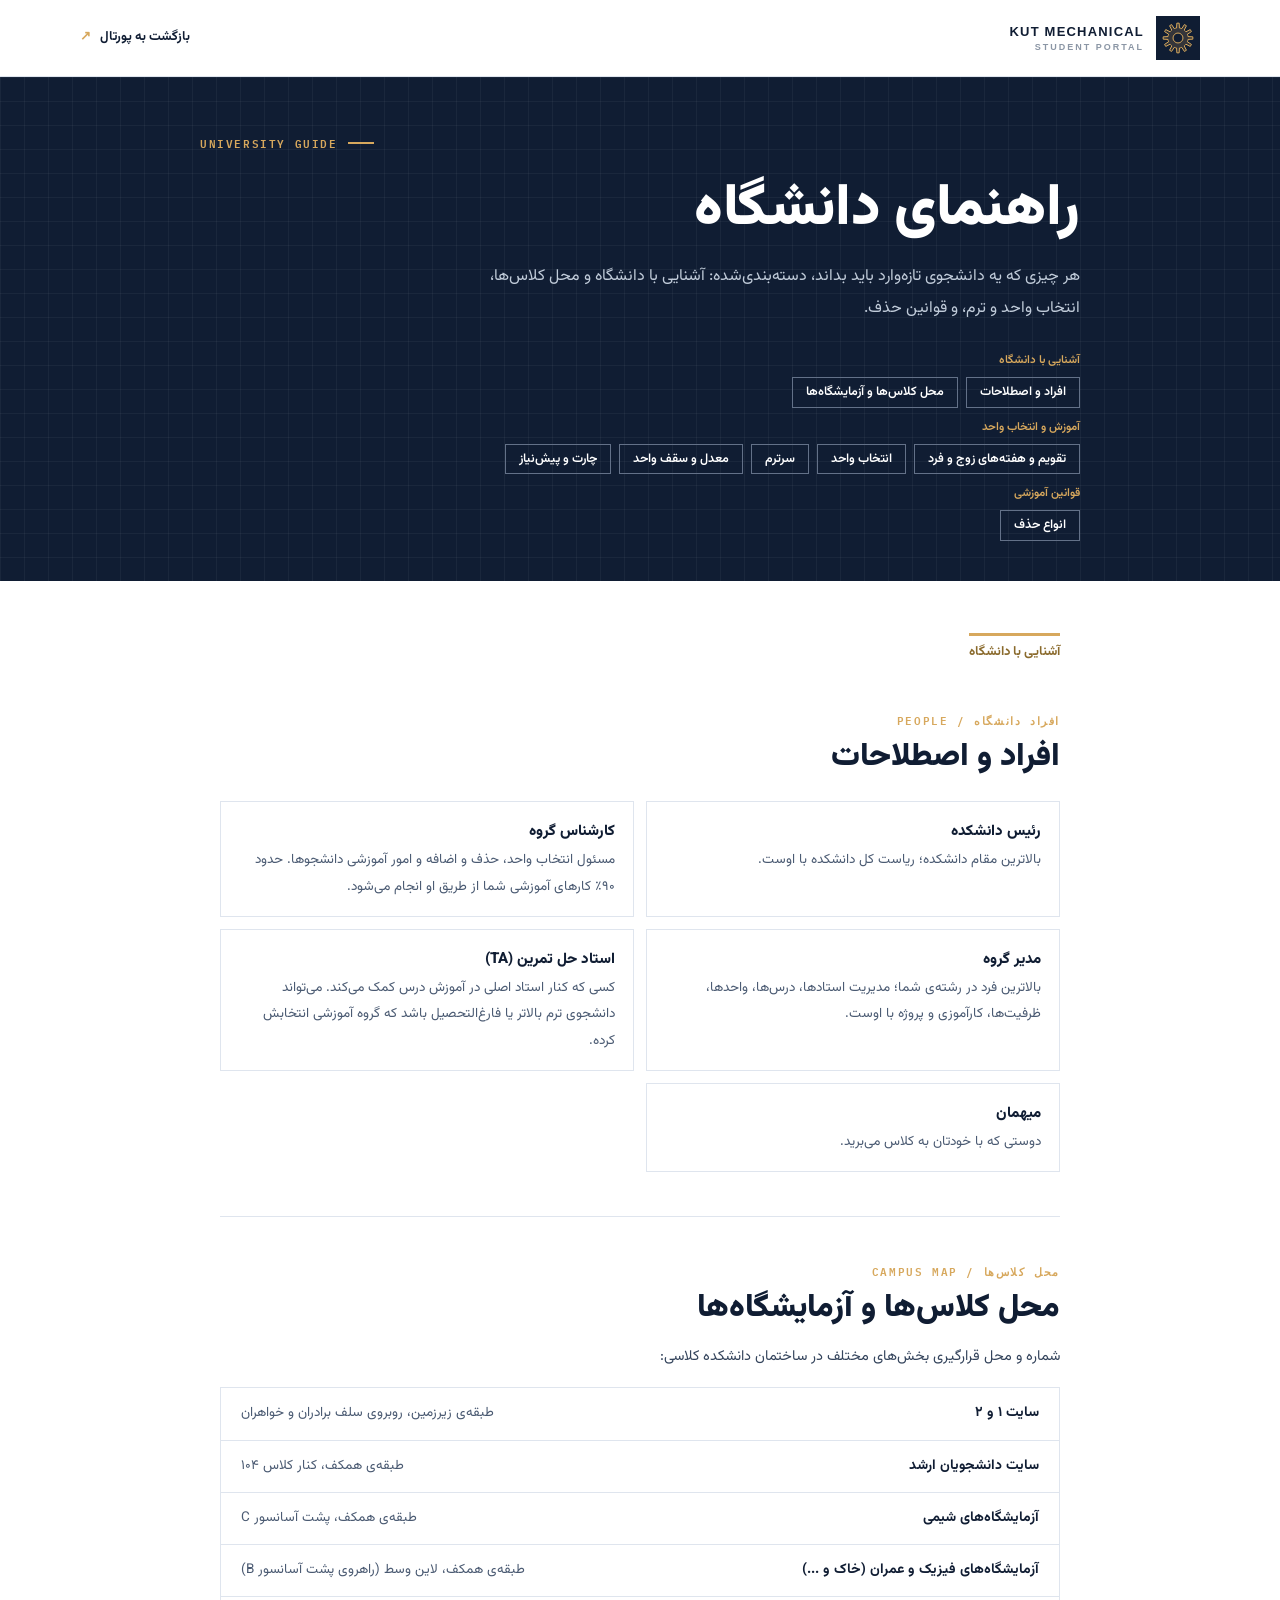
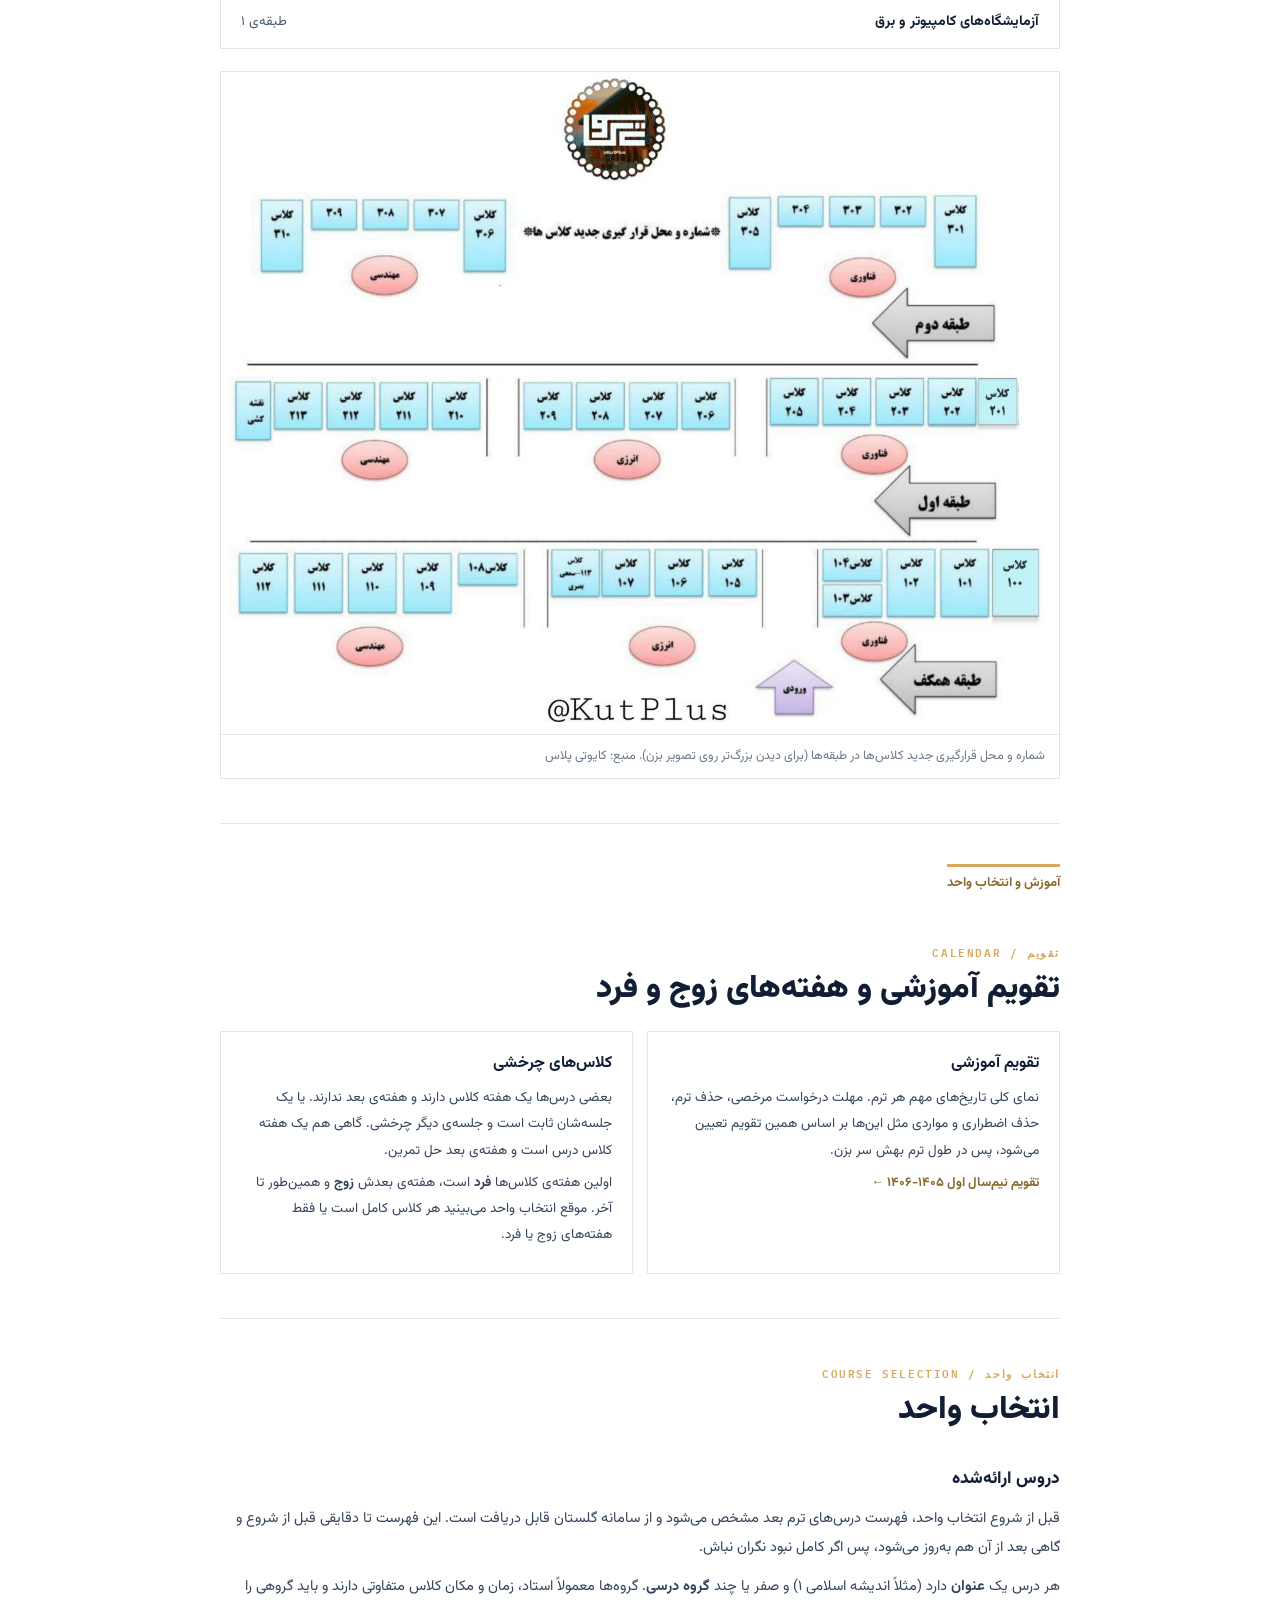
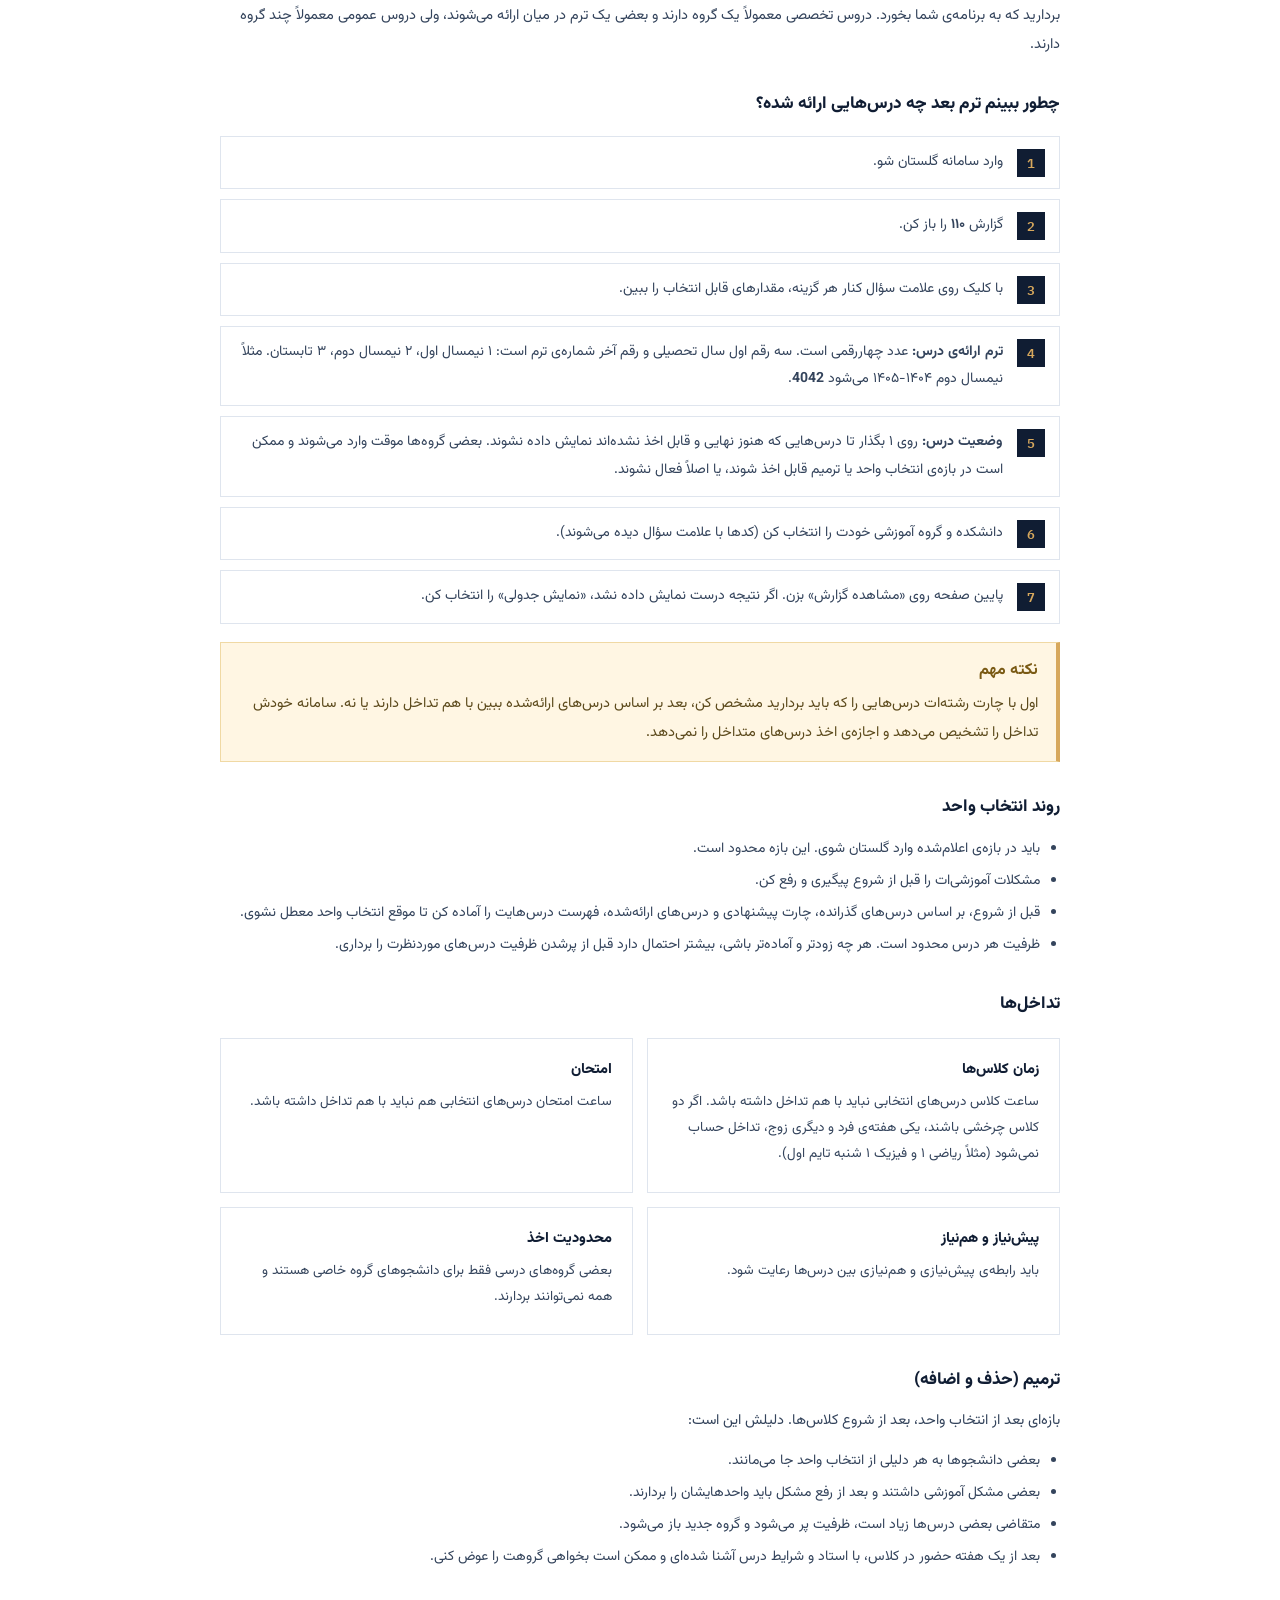
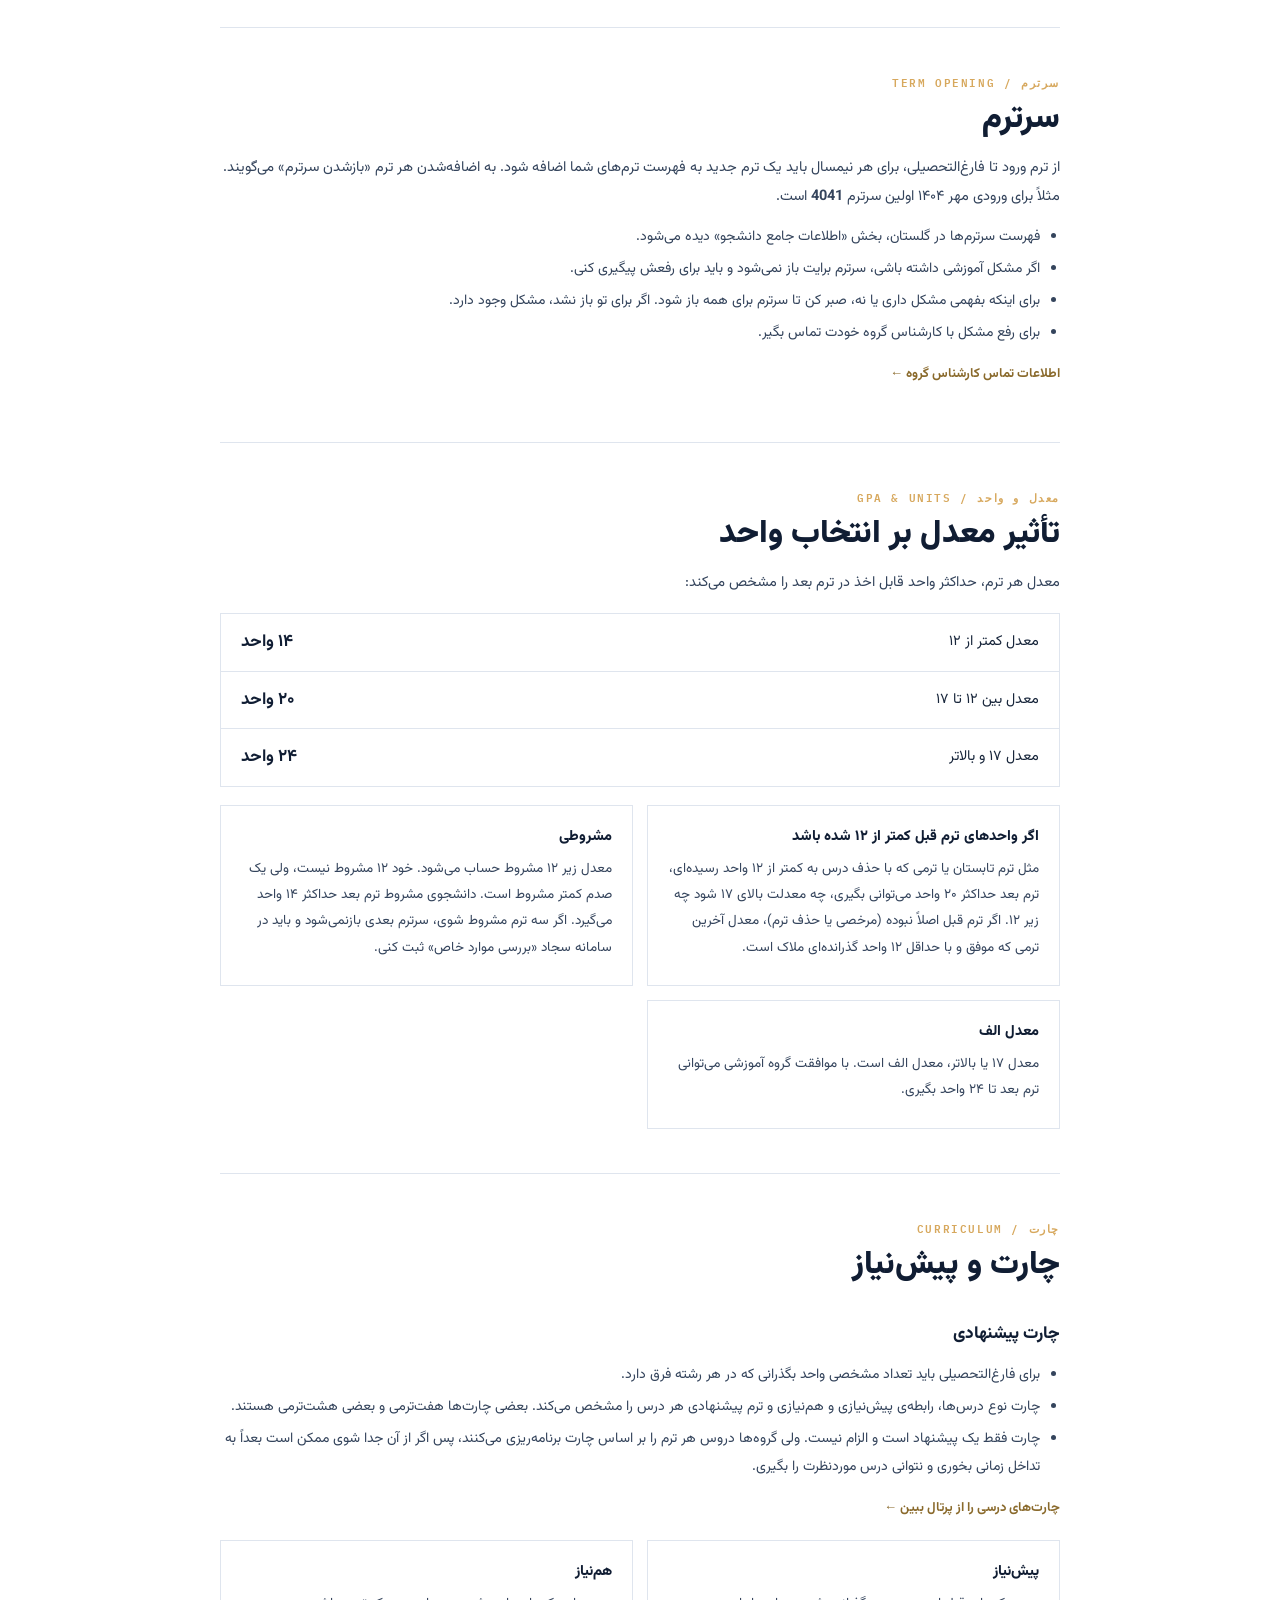
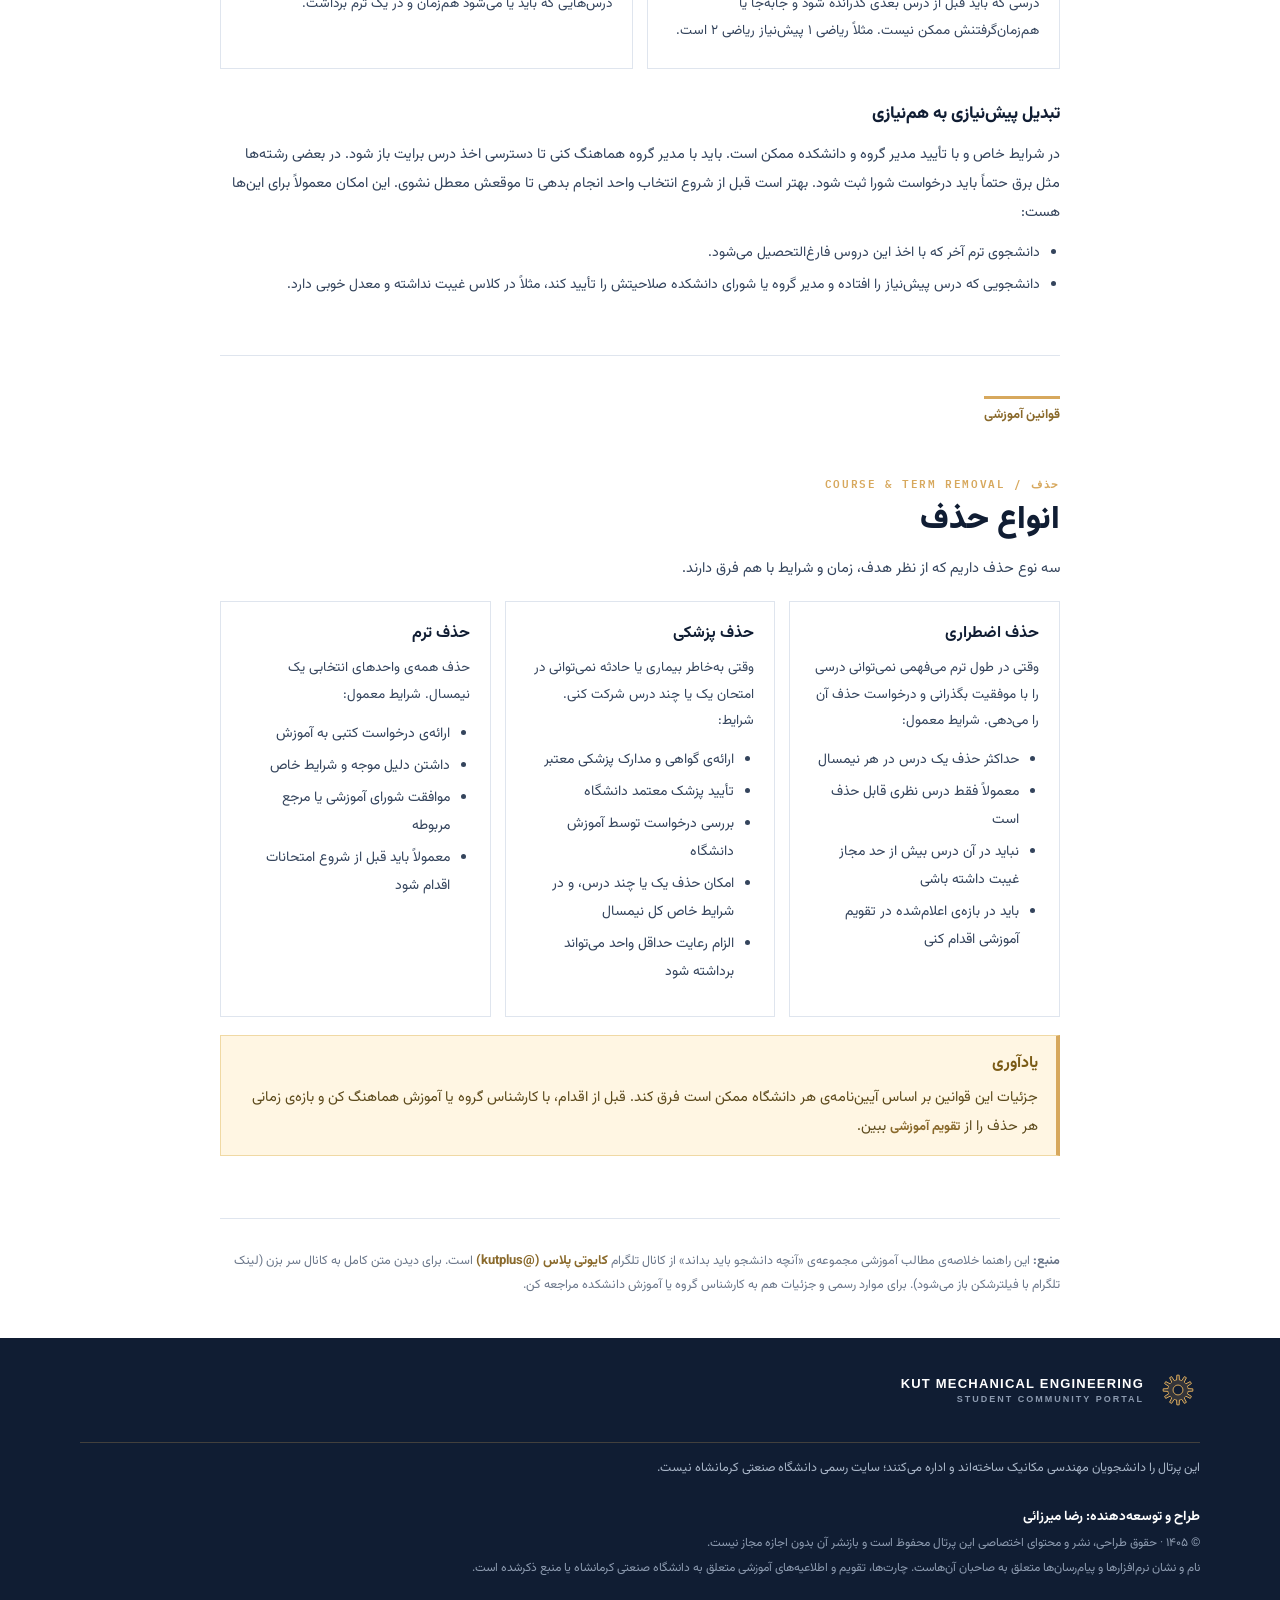
==== commit d4f6c0c1: "Update guide.html" ====
--- a/guide.html
+++ b/guide.html
@@ -13,11 +13,11 @@
 <body>
 <div class="app" dir="rtl" lang="fa">
 <header class="topbar"><div class="bar-in">
-  <a class="brand" href="index.html" aria-label="صفحه اصلی پرتال">
+  <a class="brand" href="index.html" aria-label="صفحه اصلی پورتال">
     <span class="brand-mark"><svg viewBox="-24 -24 48 48"><path class="gm" d="M14.11 -2.01L20.94 -1.65L20.94 1.65L14.11 2.01A14.25 14.25 0 0 1 13.22 5.32L13.22 5.32L18.95 9.04L17.31 11.89L11.21 8.79A14.25 14.25 0 0 1 8.79 11.21L8.79 11.21L11.89 17.31L9.04 18.95L5.32 13.22A14.25 14.25 0 0 1 2.01 14.11L2.01 14.11L1.65 20.94L-1.65 20.94L-2.01 14.11A14.25 14.25 0 0 1 -5.32 13.22L-5.32 13.22L-9.04 18.95L-11.89 17.31L-8.79 11.21A14.25 14.25 0 0 1 -11.21 8.79L-11.21 8.79L-17.31 11.89L-18.95 9.04L-13.22 5.32A14.25 14.25 0 0 1 -14.11 2.01L-14.11 2.01L-20.94 1.65L-20.94 -1.65L-14.11 -2.01A14.25 14.25 0 0 1 -13.22 -5.32L-13.22 -5.32L-18.95 -9.04L-17.31 -11.89L-11.21 -8.79A14.25 14.25 0 0 1 -8.79 -11.21L-8.79 -11.21L-11.89 -17.31L-9.04 -18.95L-5.32 -13.22A14.25 14.25 0 0 1 -2.01 -14.11L-2.01 -14.11L-1.65 -20.94L1.65 -20.94L2.01 -14.11A14.25 14.25 0 0 1 5.32 -13.22L5.32 -13.22L9.04 -18.95L11.89 -17.31L8.79 -11.21A14.25 14.25 0 0 1 11.21 -8.79L11.21 -8.79L17.31 -11.89L18.95 -9.04L13.22 -5.32A14.25 14.25 0 0 1 14.11 -2.01Z"/><circle r="7" class="gh"/></svg></span>
     <span><b>KUT MECHANICAL</b><small>STUDENT PORTAL</small></span>
   </a>
-  <a class="top-link" href="index.html">بازگشت به پرتال <span>↗</span></a>
+  <a class="top-link" href="index.html">بازگشت به پورتال <span>↗</span></a>
 </div></header>
 
 <section class="g-hero"><div class="g-in">
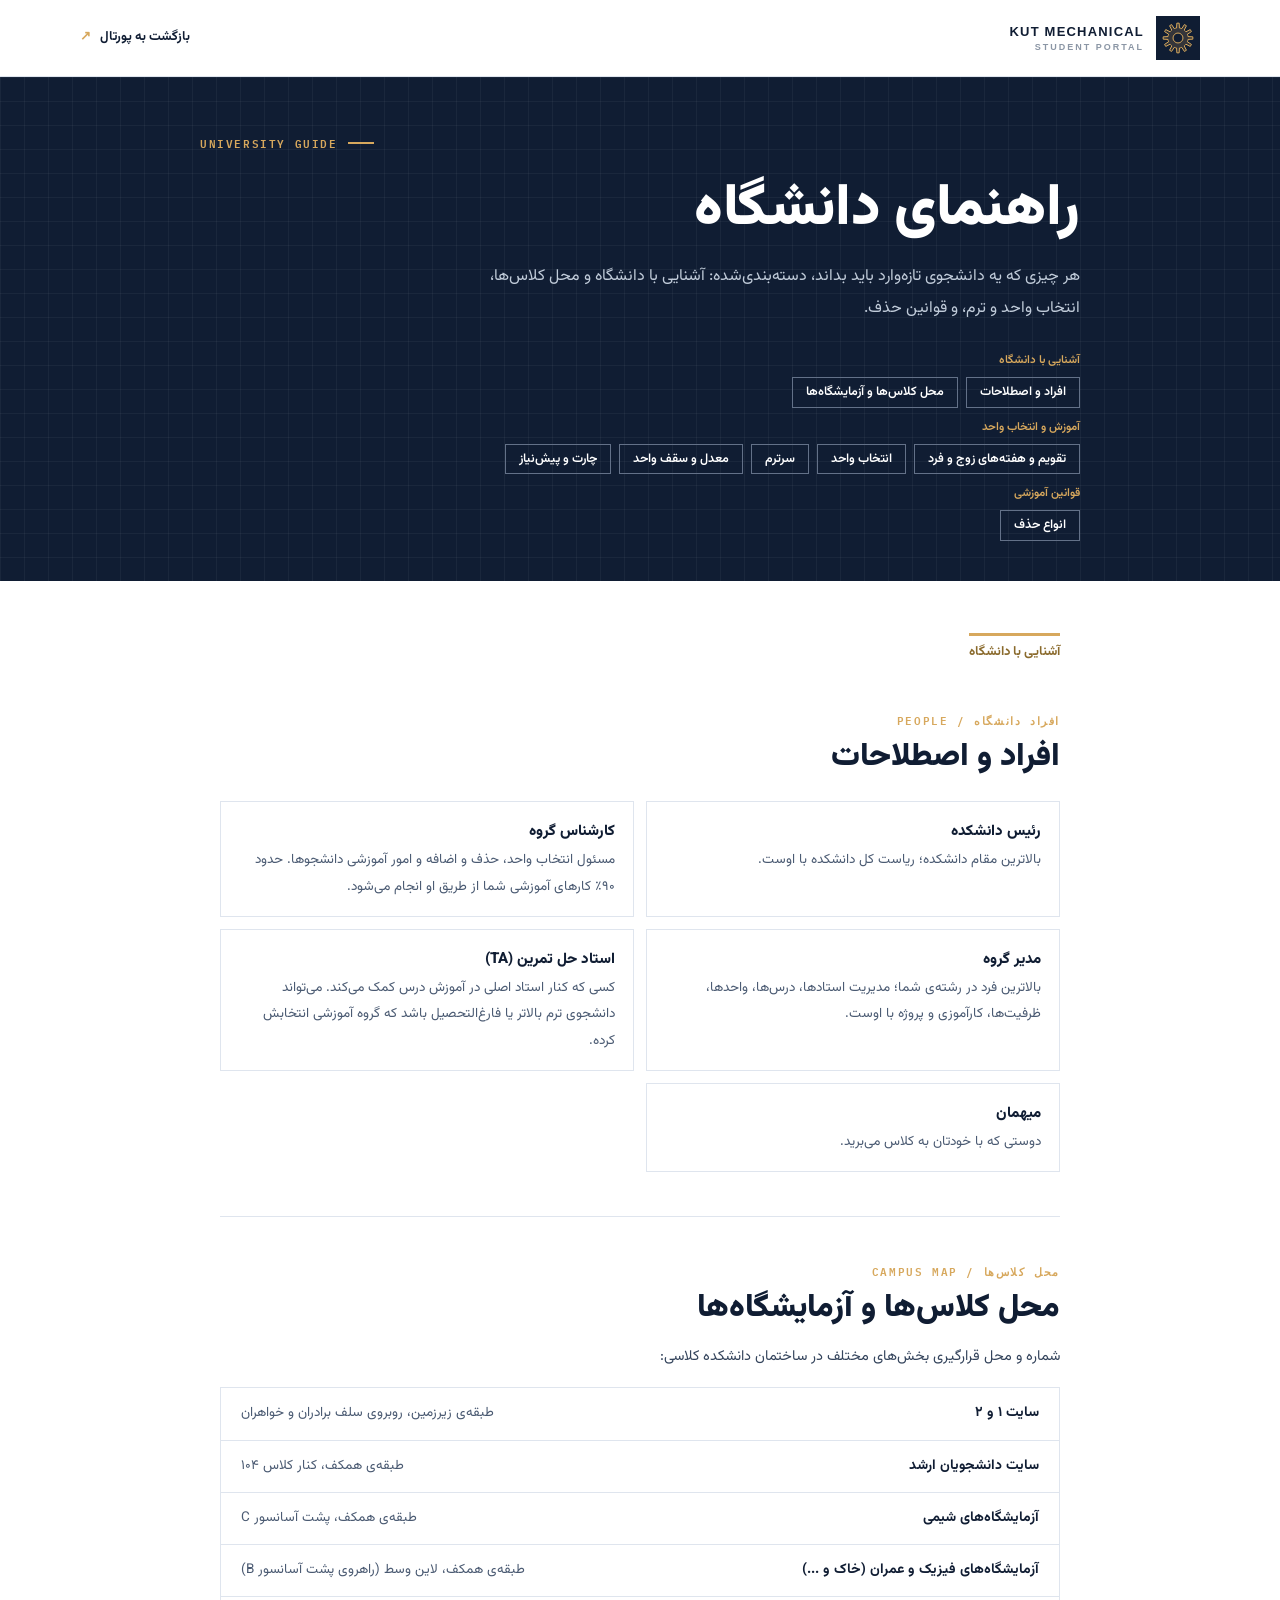
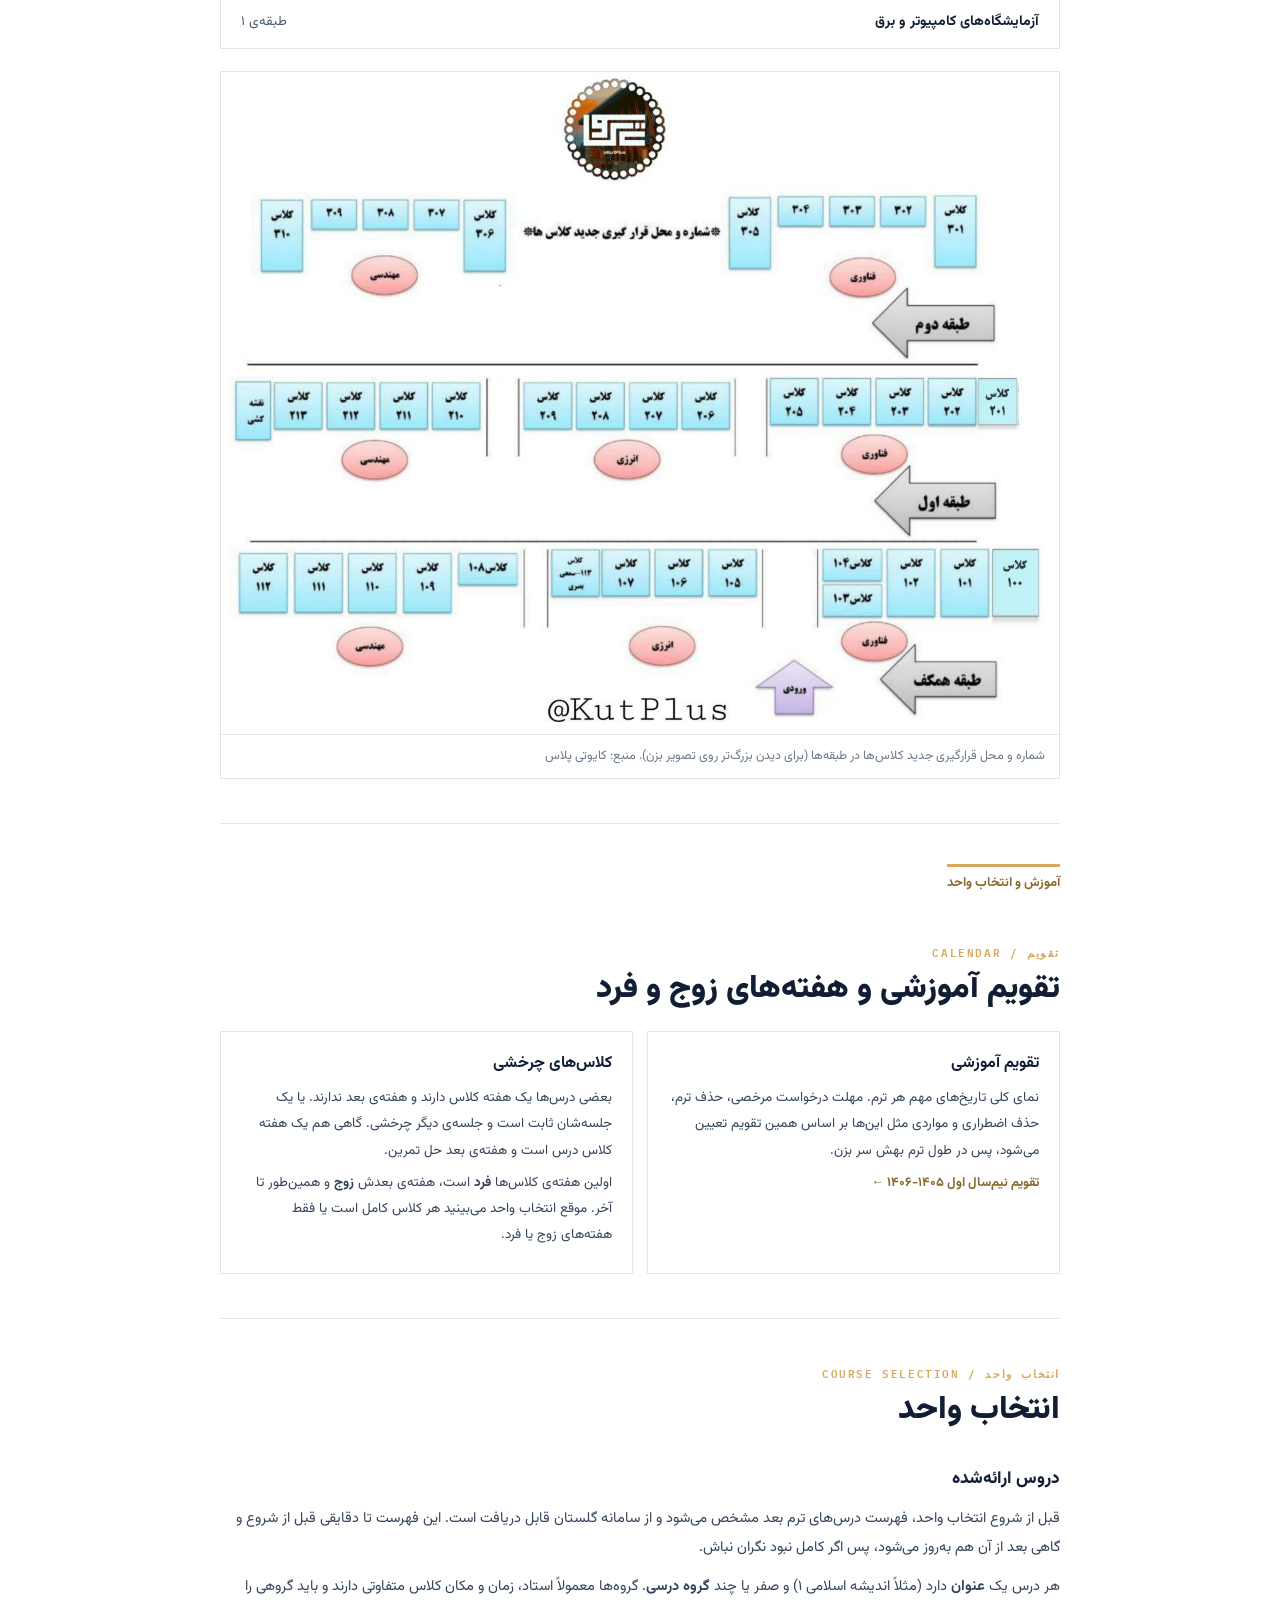
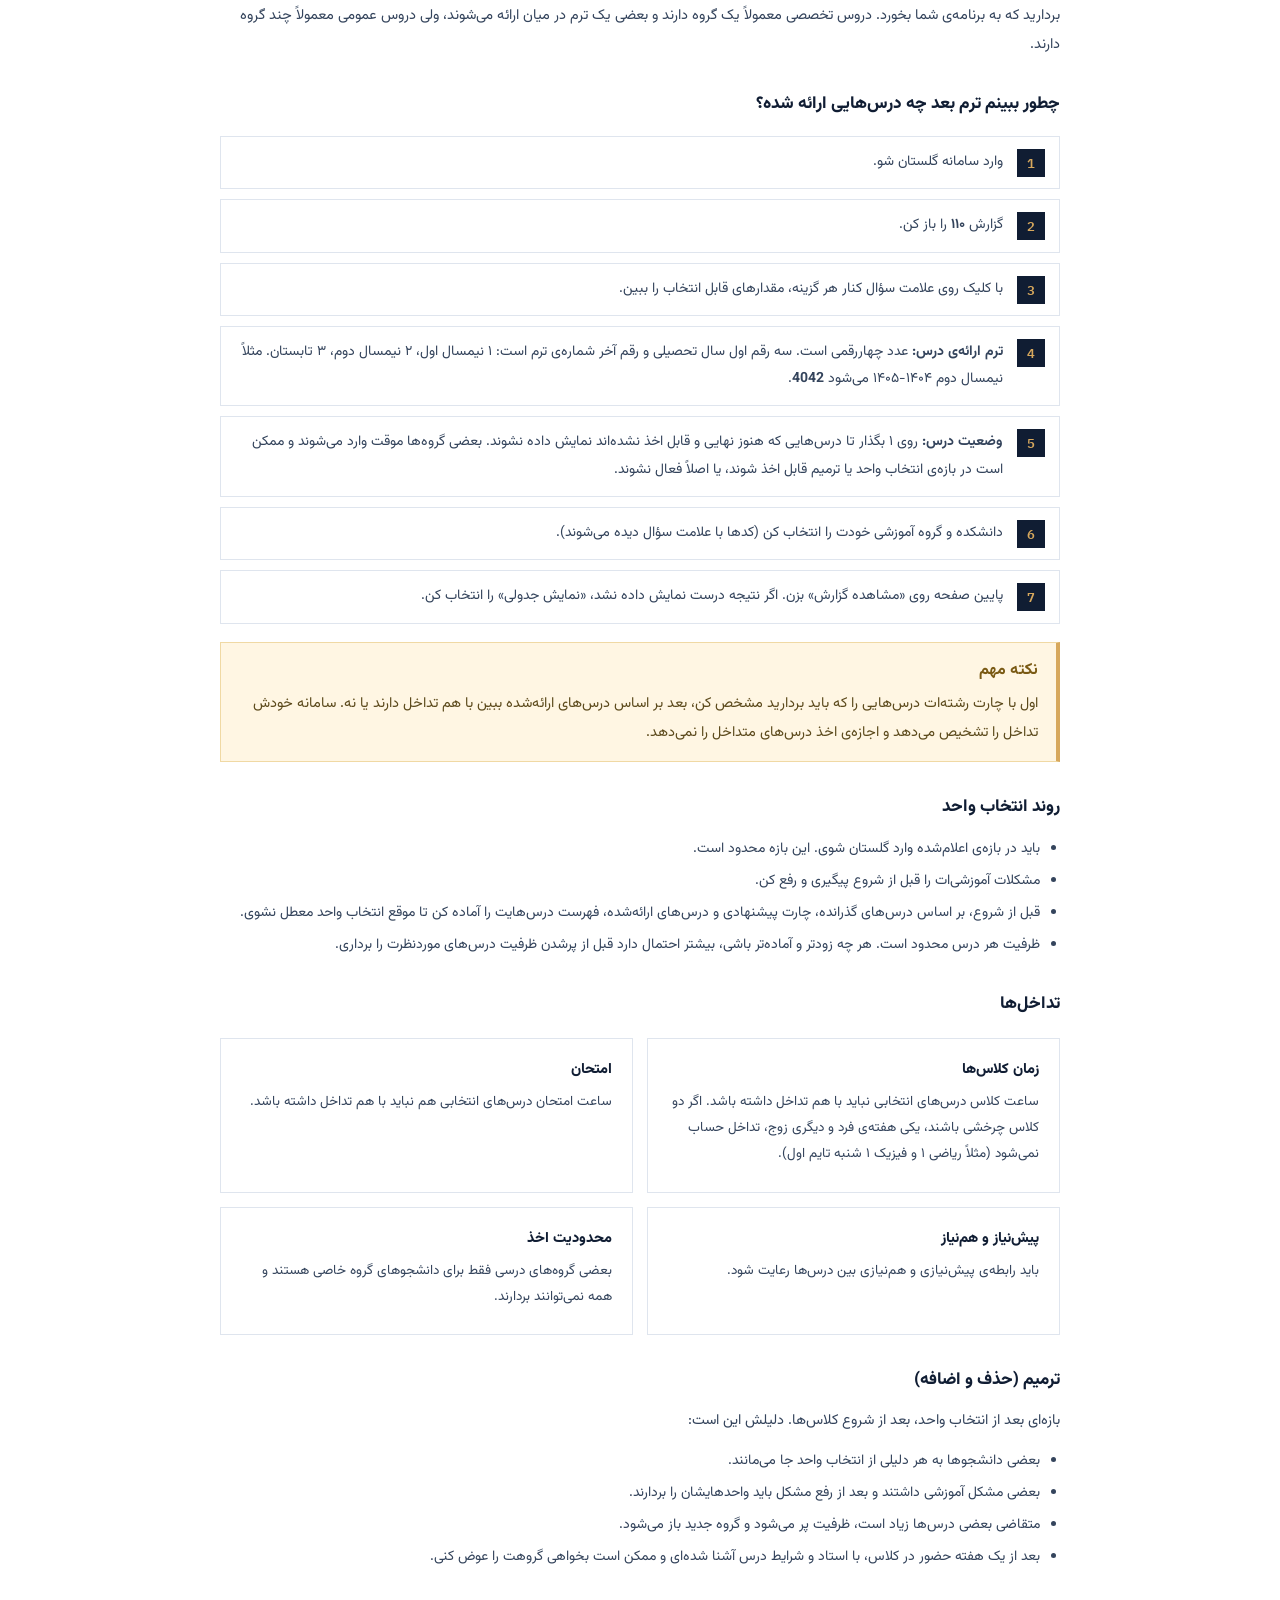
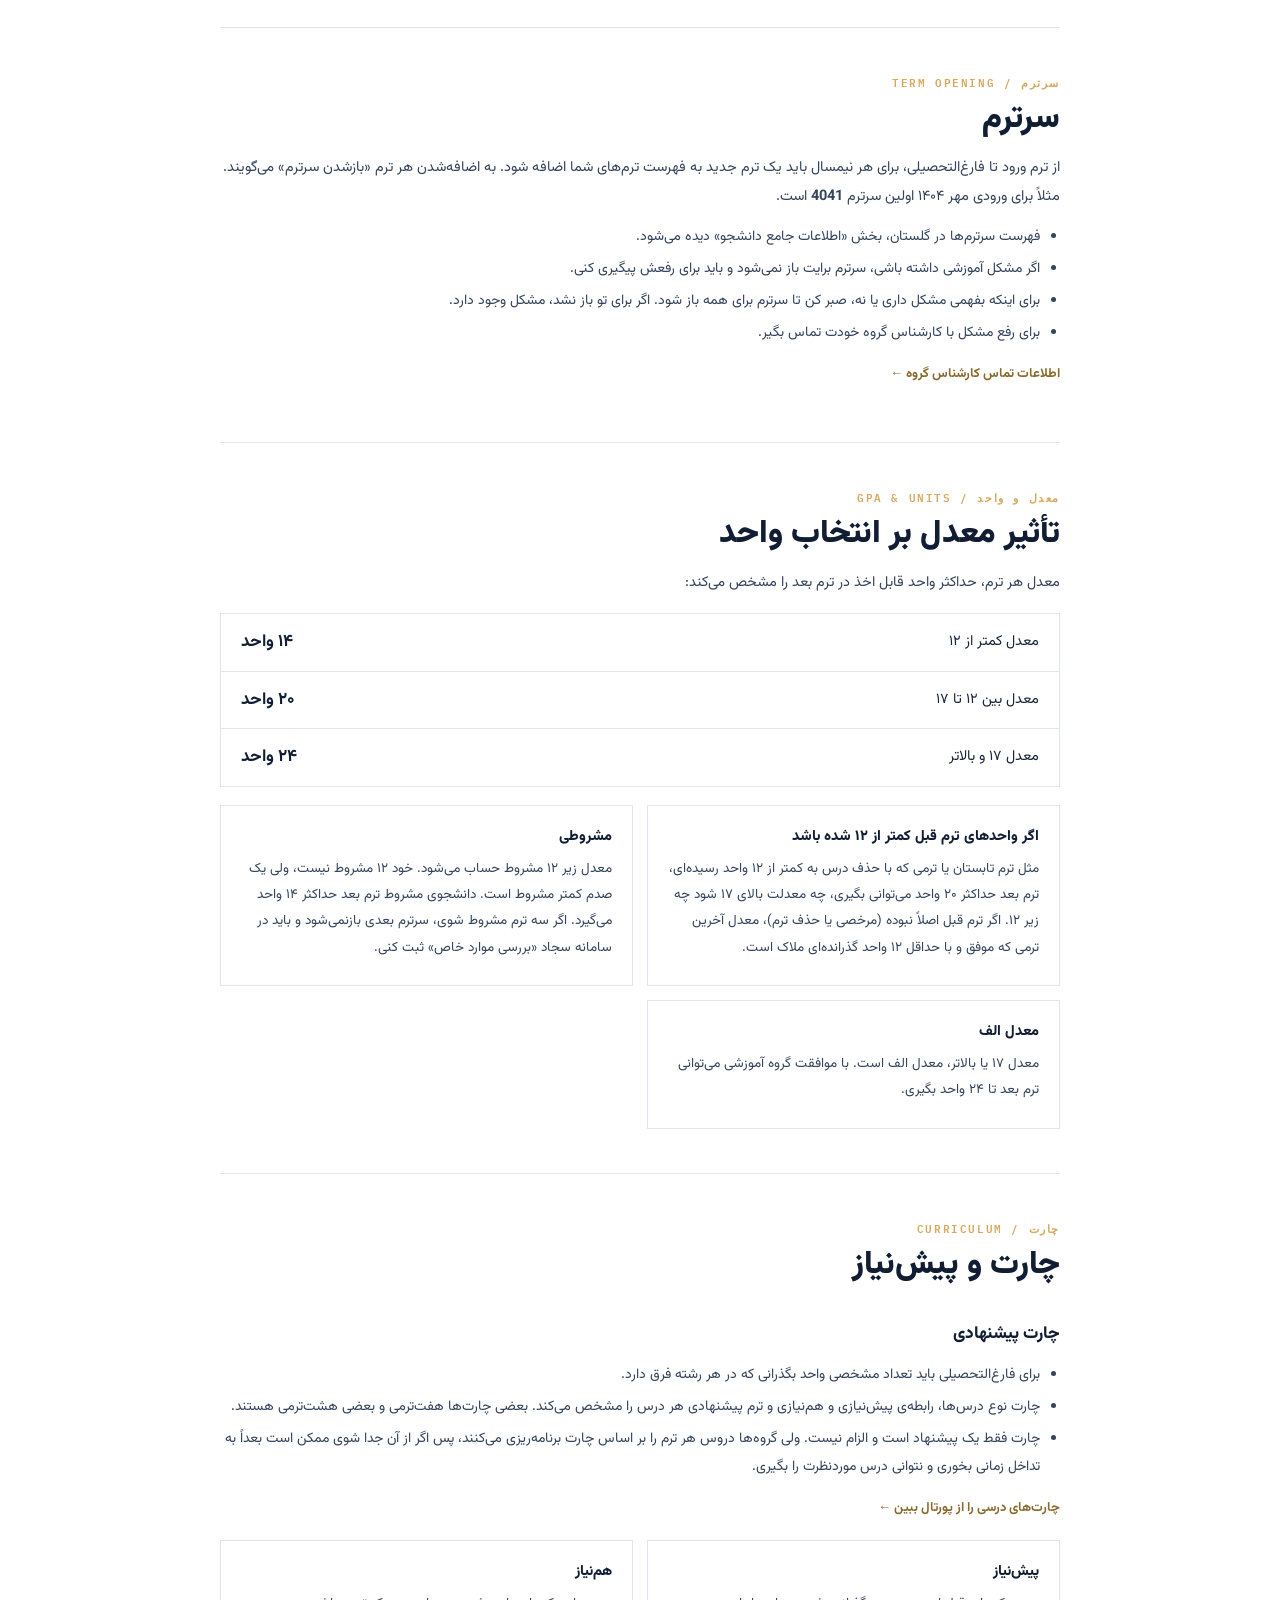
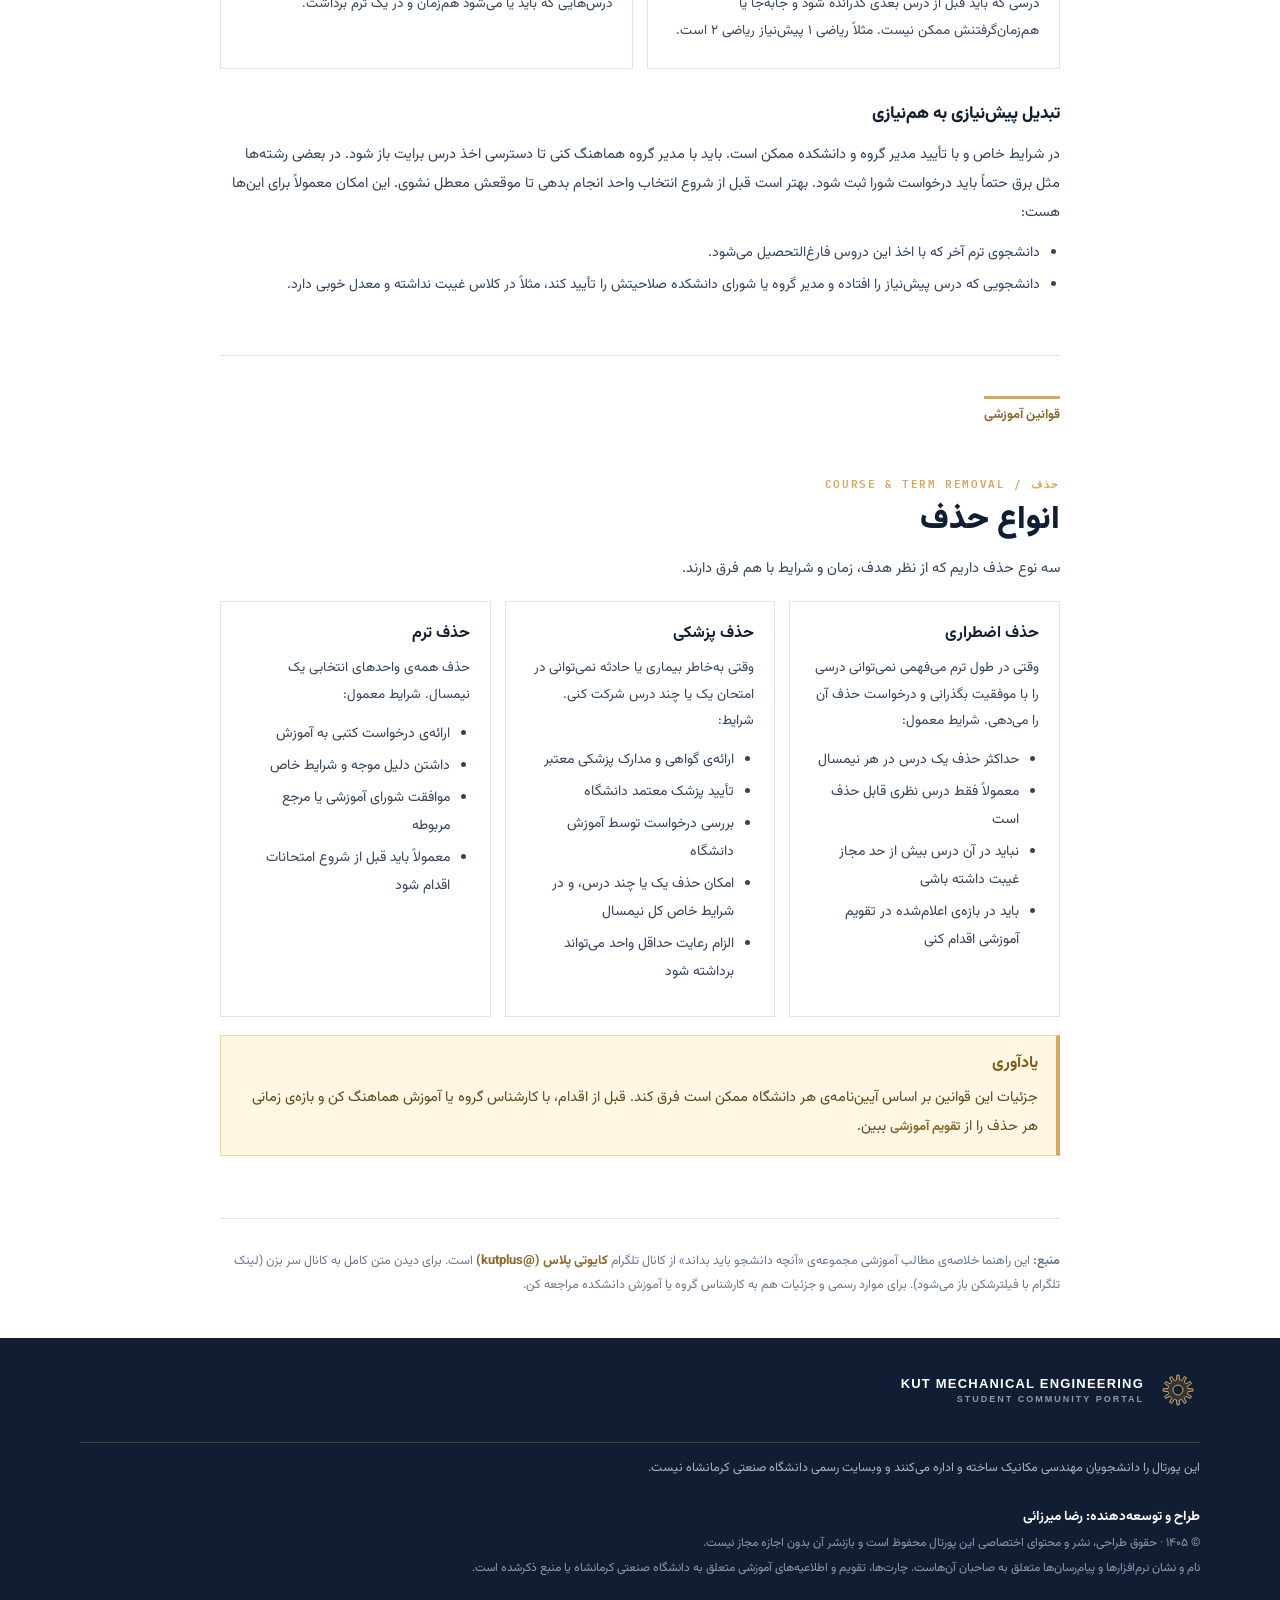
==== commit 341febc5: "Update guide.html" ====
--- a/guide.html
+++ b/guide.html
@@ -151,7 +151,7 @@
     <li>چارت نوع درس‌ها، رابطه‌ی پیش‌نیازی و هم‌نیازی و ترم پیشنهادی هر درس را مشخص می‌کند. بعضی چارت‌ها هفت‌ترمی و بعضی هشت‌ترمی هستند.</li>
     <li>چارت فقط یک پیشنهاد است و الزام نیست. ولی گروه‌ها دروس هر ترم را بر اساس چارت برنامه‌ریزی می‌کنند، پس اگر از آن جدا شوی ممکن است بعداً به تداخل زمانی بخوری و نتوانی درس موردنظرت را بگیری.</li>
   </ul>
-  <p><a class="text-link" href="index.html#links">چارت‌های درسی را از پرتال ببین ←</a></p>
+  <p><a class="text-link" href="index.html#links">چارت‌های درسی را از پورتال ببین ←</a></p>
 
   <div class="g-grid">
     <article><h4>پیش‌نیاز</h4><p>درسی که باید قبل از درس بعدی گذرانده شود و جابه‌جا یا هم‌زمان‌گرفتنش ممکن نیست. مثلاً ریاضی ۱ پیش‌نیاز ریاضی ۲ است.</p></article>
@@ -190,8 +190,8 @@
 <footer><div class="foot-in">
   <div class="footer-brand"><span class="brand-mark"><svg viewBox="-24 -24 48 48"><path class="gm" d="M14.11 -2.01L20.94 -1.65L20.94 1.65L14.11 2.01A14.25 14.25 0 0 1 13.22 5.32L13.22 5.32L18.95 9.04L17.31 11.89L11.21 8.79A14.25 14.25 0 0 1 8.79 11.21L8.79 11.21L11.89 17.31L9.04 18.95L5.32 13.22A14.25 14.25 0 0 1 2.01 14.11L2.01 14.11L1.65 20.94L-1.65 20.94L-2.01 14.11A14.25 14.25 0 0 1 -5.32 13.22L-5.32 13.22L-9.04 18.95L-11.89 17.31L-8.79 11.21A14.25 14.25 0 0 1 -11.21 8.79L-11.21 8.79L-17.31 11.89L-18.95 9.04L-13.22 5.32A14.25 14.25 0 0 1 -14.11 2.01L-14.11 2.01L-20.94 1.65L-20.94 -1.65L-14.11 -2.01A14.25 14.25 0 0 1 -13.22 -5.32L-13.22 -5.32L-18.95 -9.04L-17.31 -11.89L-11.21 -8.79A14.25 14.25 0 0 1 -8.79 -11.21L-8.79 -11.21L-11.89 -17.31L-9.04 -18.95L-5.32 -13.22A14.25 14.25 0 0 1 -2.01 -14.11L-2.01 -14.11L-1.65 -20.94L1.65 -20.94L2.01 -14.11A14.25 14.25 0 0 1 5.32 -13.22L5.32 -13.22L9.04 -18.95L11.89 -17.31L8.79 -11.21A14.25 14.25 0 0 1 11.21 -8.79L11.21 -8.79L17.31 -11.89L18.95 -9.04L13.22 -5.32A14.25 14.25 0 0 1 14.11 -2.01Z"/><circle r="7" class="gh"/></svg></span><div><b>KUT MECHANICAL ENGINEERING</b><small>STUDENT COMMUNITY PORTAL</small></div></div>
 </div>
-<p class="disclaimer">این پرتال را دانشجویان مهندسی مکانیک ساخته‌اند و اداره می‌کنند؛ سایت رسمی دانشگاه صنعتی کرمانشاه نیست.</p>
-  <div class="credit"><p><b>طراح و توسعه‌دهنده: رضا میرزائی</b></p><p>© ۱۴۰۵ · حقوق طراحی، نشر و محتوای اختصاصی این پرتال محفوظ است و بازنشر آن بدون اجازه مجاز نیست.</p><p>نام و نشان نرم‌افزارها و پیام‌رسان‌ها متعلق به صاحبان آن‌هاست. چارت‌ها، تقویم و اطلاعیه‌های آموزشی متعلق به دانشگاه صنعتی کرمانشاه یا منبع ذکرشده است.</p></div></footer>
+<p class="disclaimer">این پورتال را دانشجویان مهندسی مکانیک ساخته‌ و اداره می‌کنند و وبسایت رسمی دانشگاه صنعتی کرمانشاه نیست.</p>
+  <div class="credit"><p><b>طراح و توسعه‌دهنده: رضا میرزائی</b></p><p>© ۱۴۰۵ · حقوق طراحی، نشر و محتوای اختصاصی این پورتال محفوظ است و بازنشر آن بدون اجازه مجاز نیست.</p><p>نام و نشان نرم‌افزارها و پیام‌رسان‌ها متعلق به صاحبان آن‌هاست. چارت‌ها، تقویم و اطلاعیه‌های آموزشی متعلق به دانشگاه صنعتی کرمانشاه یا منبع ذکرشده است.</p></div></footer>
 </div>
 </body>
 </html>
